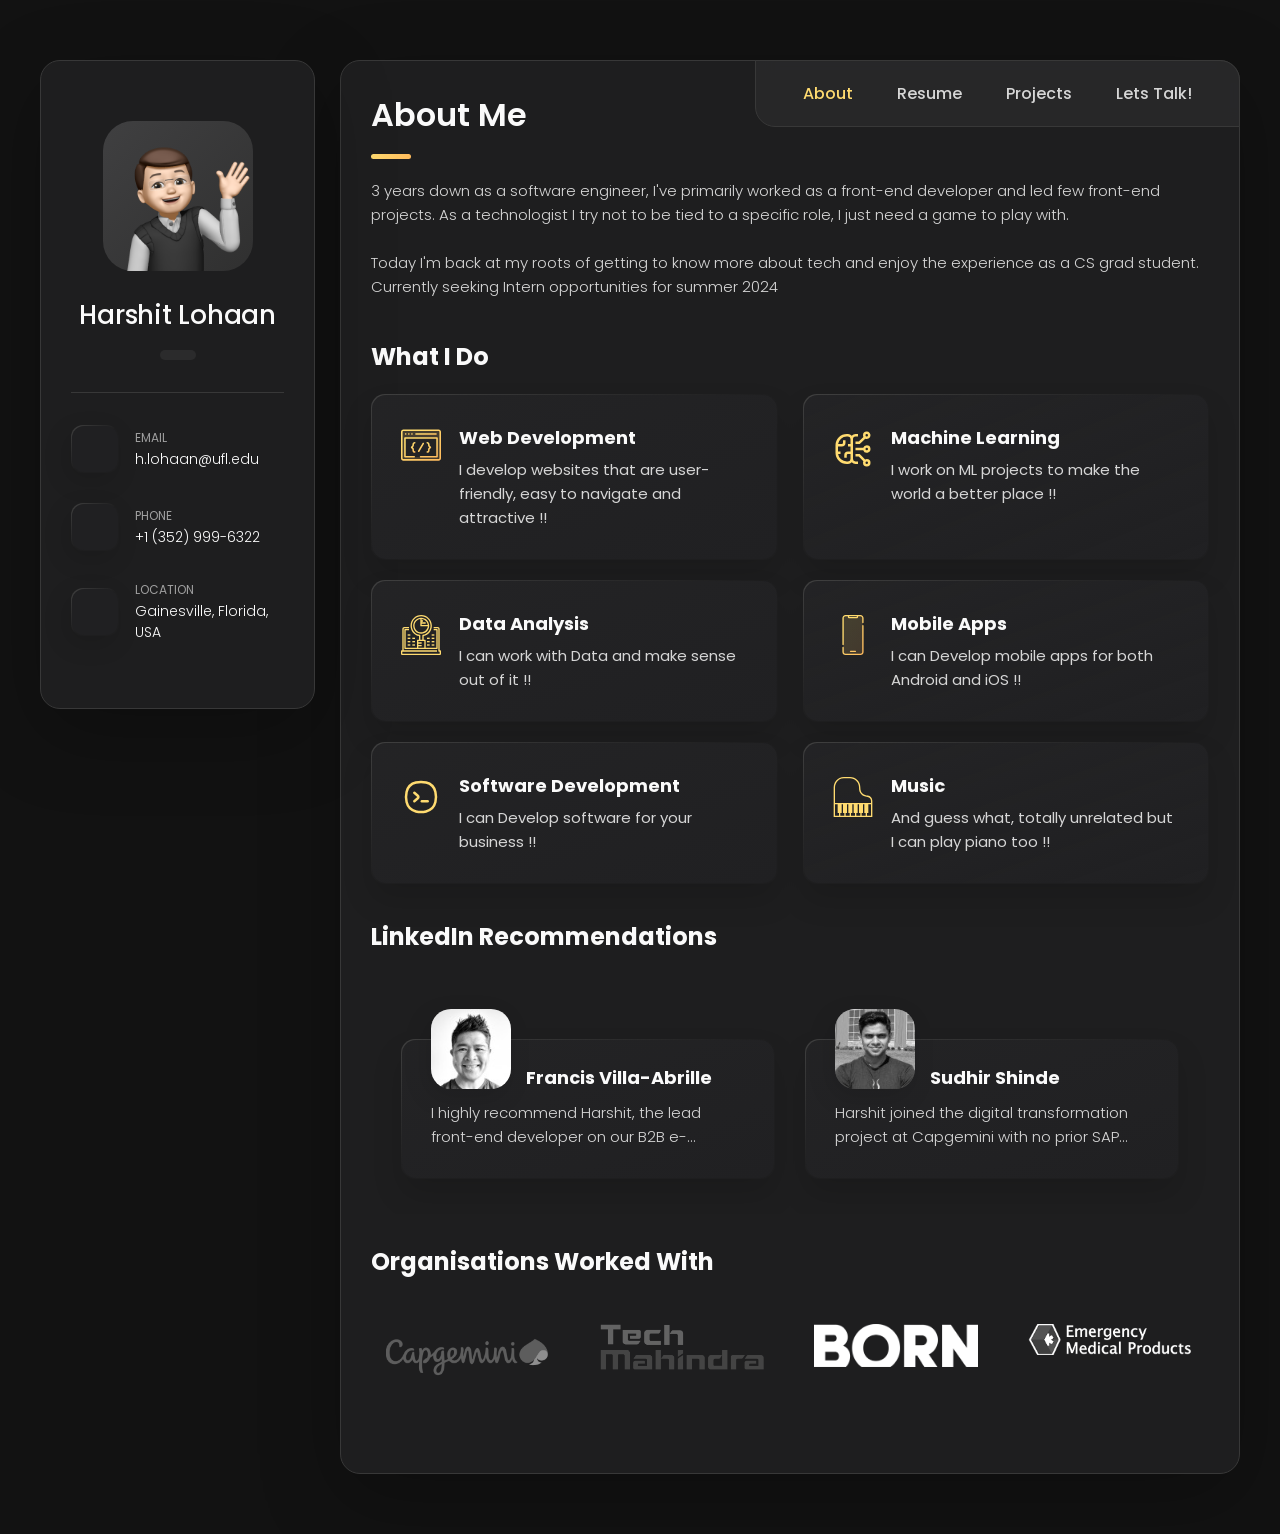
==== index.html @ a480d56a "added recommendation positions" ====
<!DOCTYPE html>
<html lang="en">

<head>
  <meta charset="UTF-8">
  <meta http-equiv="X-UA-Compatible" content="IE=edge">
  <meta name="viewport" content="width=device-width, initial-scale=1.0">
  <title>Harshit Lohaan - Software Engineer</title>

  <!--
    - favicon
  -->
  <link rel="shortcut icon" href="./assets/images/letter-h.png" type="image/x-icon">
  <!-- to be done !!! -->

  <!--
    - custom css link
  -->
  <link rel="stylesheet" href="./assets/css/style.css">

  <!--
    - google font link
  -->
  <link rel="preconnect" href="https://fonts.googleapis.com">
  <link rel="preconnect" href="https://fonts.gstatic.com" crossorigin>
  <link href="https://fonts.googleapis.com/css2?family=Poppins:wght@300;400;500;600&display=swap" rel="stylesheet">
  <script src="https://unpkg.com/typed.js@2.1.0/dist/typed.umd.js"></script>
  <!-- <script src="https://smtpjs.com/v3/smtp.js"></script> -->
  <link rel="preconnect" href="https://rsms.me/">
  <link rel="stylesheet" href="https://rsms.me/inter/inter.css">
</head>

<body>

  <!--
    - #MAIN
  -->

  <main>

    <!--
      - #SIDEBAR
    -->

    <aside class="sidebar" data-sidebar>

      <div class="sidebar-info">

        <figure class="avatar-box">
          <img src="./assets/images/my-avatar.png" alt="Harshit Lohaan" width="80">
        </figure>

        <div class="info-content">
          <h1 class="name" title="Harshit Lohaan">Harshit Lohaan</h1>

          <p class="title">
            <span class="typed"></span>

          </p>
          <!-- TO do !!! -->
        </div>

        <button class="info_more-btn" data-sidebar-btn>
          <span>Show Contacts</span>

          <ion-icon name="chevron-down"></ion-icon>
        </button>

      </div>

      <div class="sidebar-info_more">

        <div class="separator"></div>

        <ul class="contacts-list">

          <li class="contact-item">

            <div class="icon-box">
              <ion-icon name="mail-outline"></ion-icon>
            </div>

            <div class="contact-info">
              <p class="contact-title">Email</p>

              <a href="mailto:h.lohaan@ufl.edu" class="contact-link">h.lohaan@ufl.edu</a>
            </div>

          </li>

          <li class="contact-item">

            <div class="icon-box">
              <ion-icon name="phone-portrait-outline"></ion-icon>
            </div>

            <div class="contact-info">
              <p class="contact-title">Phone</p>

              <a href="tel:+12133522795" class="contact-link">+1 (352) 999-6322</a>
            </div>

          </li>

          <!-- <li class="contact-item">

            <div class="icon-box">
              <ion-icon name="calendar-outline"></ion-icon>
            </div>

            <div class="contact-info">
              <p class="contact-title">Birthday</p>

              <time datetime="1982-06-23">June 23, 1982</time>
            </div>

          </li> -->

          <li class="contact-item">

            <div class="icon-box">
              <ion-icon name="location-outline"></ion-icon>
            </div>

            <div class="contact-info">
              <p class="contact-title">Location</p>

              <address>Gainesville, Florida, USA</address>
            </div>

          </li>

        </ul>

        <div class="separator"></div>

        <ul class="social-list">

          <li class="social-item">
            <a href="https://github.com/hlohaangit" class="social-link" target="_blank">
              <ion-icon name="logo-github"></ion-icon>
            </a>
          </li>

          <li class="social-item">
            <a href="https://www.linkedin.com/in/harshit-lohaan/" class="social-link" target="_blank">
              <ion-icon name="logo-linkedin"></ion-icon>
            </a>
          </li>

          <li class="social-item">
            <a href="https://www.instagram.com/harlow.______/" class="social-link" target="_">
              <ion-icon name="logo-instagram"></ion-icon>
            </a>
          </li>

        </ul>

      </div>

    </aside>





    <!--
      - #main-content
    -->

    <div class="main-content">

      <!--
        - #NAVBAR
      -->

      <nav class="navbar">

        <ul class="navbar-list">

          <li class="navbar-item">
            <button class="navbar-link  active" data-nav-link="about">About</button>
          </li>

          <li class="navbar-item">
            <button class="navbar-link" data-nav-link="resume">Resume</button>
          </li>

          <li class="navbar-item">
            <button class="navbar-link" data-nav-link="projects">Projects</button>
          </li>

          <!-- <li class="navbar-item">
            <button class="navbar-link" data-nav-link>Blog</button>
          </li> -->

          <li class="navbar-item">
            <button class="navbar-link" data-nav-link="lets_talk!">Lets Talk!</button>
          </li>

        </ul>

      </nav>





      <!--
        - #ABOUT
      -->

      <article class="about  active" data-page="about">

        <header>
          <h2 class="h2 article-title">About me</h2>
        </header>

        <section class="about-text">
          <p>
            3 years down as a software engineer, I've primarily worked as a front-end developer and led few front-end
            projects. As a technologist I try not to be tied to a specific role, I just need a game
            to play with.<br> <br>

            Today I'm back at my roots of getting to know more about tech and enjoy the experience as a CS grad
            student. Currently seeking Intern opportunities for summer 2024
          </p>

          <!-- <p>
            My job is to build your website so that it is functional and user-friendly but at the same time attractive.
            Moreover, I
            add personal touch to your product and make sure that is eye-catching and easy to use. My aim is to bring
            across your
            message and identity in the most creative way.
          </p> -->
          <!-- To DO !!! -->
        </section>


        <!--
          - service
        -->

        <section class="service">

          <h3 class="h3 service-title">What I Do</h3>

          <ul class="service-list">

            <li class="service-item">

              <div class="service-icon-box">
                <img src="./assets/images/icon-dev.svg
                " alt="design icon" width="40">
              </div>

              <div class="service-content-box">
                <h4 class="h4 service-item-title">Web Development</h4>

                <p class="service-item-text">
                  I develop websites that are user-friendly, easy to navigate and attractive !!
                </p>
              </div>

            </li>

            <li class="service-item">

              <div class="service-icon-box">
                <img src="./assets/images/machine-learning-model-svgrepo-com.svg" alt="Web development icon" width="40">
              </div>

              <div class="service-content-box">
                <h4 class="h4 service-item-title">Machine Learning</h4>

                <p class="service-item-text">
                  I work on ML projects to make the world a better place !!
                </p>
              </div>

            </li>

            <li class="service-item">

              <div class="service-icon-box">
                <img src="./assets/images/data-analysis-svgrepo-com.svg" alt="mobile app icon" width="40">
              </div>

              <div class="service-content-box">
                <h4 class="h4 service-item-title">Data Analysis</h4>

                <p class="service-item-text">
                  I can work with Data and make sense out of it !!
                </p>
              </div>

            </li>
            <li class="service-item">

              <div class="service-icon-box">
                <img src="./assets/images/icon-app.svg" alt="mobile app icon" width="40">
              </div>

              <div class="service-content-box">
                <h4 class="h4 service-item-title">Mobile apps</h4>

                <p class="service-item-text">
                  I can Develop mobile apps for both Android and iOS !!
                </p>
              </div>

            </li>
            <li class="service-item">

              <div class="service-icon-box">
                <img src="./assets/images/programming-svgrepo-com.svg" alt="mobile app icon" width="40">
              </div>

              <div class="service-content-box">
                <h4 class="h4 service-item-title">Software Development</h4>

                <p class="service-item-text">
                  I can Develop software for your business !!
                </p>
              </div>

            </li>

            <li class="service-item music_tab" onclick="window.open('https://www.youtube.com/watch?v=D6g0ClLMvCw');"
              style="cursor: pointer;">
              <div class="music_wrapper">
                <div class="music_lbl_div">
                  <div class="music_tab_lbl">Click to watch a video</div>
                </div>

                <div class="service-icon-box">
                  <img src="./assets/images/piano-svgrepo-com.svg" alt="camera icon" width="40">
                </div>

                <div class="service-content-box">
                  <h4 class="h4 service-item-title">Music</h4>

                  <p class="service-item-text">
                    And guess what, totally unrelated but I can play piano too !!
                  </p>
                </div>
              </div>



            </li>

          </ul>

        </section>


        <!--
          - testimonials
        -->

        <section class="testimonials">

          <h3 class="h3 testimonials-title">LinkedIn Recommendations</h3>

          <ul class="testimonials-list has-scrollbar">

            <li class="testimonials-item">
              <div class="content-card" data-testimonials-item>

                <figure class="testimonials-avatar-box">
                  <img src="./assets/images/frank.jpeg" alt="Daniel lewis" width="60" data-testimonials-avatar>
                </figure>

                <h4 class="h4 testimonials-item-title" data-testimonials-title>Francis Villa-Abrille</h4>
                <time class="modal-date" data-testimonials-date datetime="2023-11-28">Chief Front-end Architect - Capgemini (28 November, 2024)</time>
                <div class="testimonials-text" data-testimonials-text>
                  <p>
                    I highly recommend Harshit, the lead front-end developer on our B2B e-commerce project. Despite
                    starting with a strong foundation in front-end skills but being new to the hybris platform, Harshit
                    took the initiative to teach himself and quickly became proficient. He played a key role in the
                    team's success, providing guidance to colleagues and eventually becoming the lead. Harshit's
                    combination of technical expertise, leadership, and collaborative approach make him an invaluable
                    asset to any company. I look forward to the opportunity to work with him again and endorse him for
                    challenging front-end development roles.
                  </p>
                </div>

              </div>
            </li>

            <li class="testimonials-item">
              <div class="content-card" data-testimonials-item>

                <figure class="testimonials-avatar-box">
                  <img src="./assets/images/sudhir.jpeg" alt="Jessica miller" width="60" data-testimonials-avatar>
                </figure>

                <h4 class="h4 testimonials-item-title" data-testimonials-title>Sudhir Shinde</h4>
                <time class="modal-date" data-testimonials-date datetime="2020-05-30">Managing Delivery Architect - Capgemini (30 May, 2020)</time>
                <div class="testimonials-text" data-testimonials-text>
                  <p>
                    Harshit joined the digital transformation project at Capgemini with no prior SAP Commerce (hybris)
                    implementation experience. He not only self-trained himself within SAP Commerce Platform but just
                    within a year into project he became expert and a key contributor in all Front End development
                    activities. He also started guiding and onboarding other junior front-end developers within team. He
                    is a very quick learner, takes initiatives without any hesitation, and commands fantastic
                    communication skills both verbal and written. I would love to have him in my team again.
                  </p>
                </div>

              </div>
            </li>

          </ul>

        </section>


        <!--
          - testimonials modal
        -->

        <div class="modal-container" data-modal-container>

          <div class="overlay" data-overlay></div>

          <section class="testimonials-modal">

            <button class="modal-close-btn" data-modal-close-btn>
              <ion-icon name="close-outline"></ion-icon>
            </button>

            <div class="modal-img-wrapper">
              <figure class="modal-avatar-box">
                <img src="#" alt="Daniel lewis" width="80" data-modal-img>
              </figure>

              <img src="./assets/images/icon-quote.svg" alt="quote icon">
            </div>

            <div class="modal-content">

              <h4 class="h3 modal-title" data-modal-title>Daniel lewis</h4>

              <time data-modal-date datetime="2023-11-28">28 November, 2024</time>

              <div data-modal-text>
                <p>
                  lohaan was hired to create a corporate identity. We were very pleased with the work done. She has a
                  lot of experience
                  and is very concerned about the needs of client. Lorem ipsum dolor sit amet, ullamcous cididt
                  consectetur adipiscing
                  elit, seds do et eiusmod tempor incididunt ut laborels dolore magnarels alia.
                </p>
              </div>

            </div>

          </section>

        </div>


        <!--
          - clients
        -->

        <section class="clients">

          <h3 class="h3 clients-title">Organisations worked with</h3>

          <ul class="clients-list has-scrollbar">

            <li class="clients-item">
              <a href="#">
                <img src="./assets/images/capgemini-logo.png" alt="client logo">
              </a>
            </li>

            <li class="clients-item">
              <a href="#">
                <img src="./assets/images/Tech_Mahindra_New_Logo.svg.png" alt="client logo">
              </a>
            </li>

            <li class="clients-item">
              <a href="#">
                <img src="./assets/images/idmKw9LzS3.png" alt="client logo">
              </a>
            </li>

            <li class="clients-item">
              <a href="#">
                <img src="./assets/images/Emergency-Medical-Products-Logo.png" alt="client logo">
              </a>
            </li>

            <li class="clients-item">
              <a href="#">
                <img src="./assets/images/TRIANIM-Header-logo.png" alt="client logo">
              </a>
            </li>

            <li class="clients-item">
              <a href="#">
                <img src="./assets/images/boundtree-logo.png" alt="client logo">
              </a>
            </li>

            <li class="clients-item">
              <a href="#">
                <img src="./assets/images/Lulu-Logo.png" alt="client logo">
              </a>
            </li>

          </ul>

        </section>

      </article>





      <!--
        - #RESUME
      -->

      <article class="resume" data-page="resume">

        <header>
          <h2 class="h2 article-title">Resume</h2>
        </header>

        <section class="timeline">

          <div class="title-wrapper">
            <div class="icon-box">
              <!-- <ion-icon name="book-outline"></ion-icon> -->
              <img src="./assets/images/education-learning-14-svgrepo-com.svg" alt="education icon" width="40">
            </div>

            <h3 class="h3">Education</h3>
          </div>

          <ol class="timeline-list">

            <li class="timeline-item">

              <h4 class="h4 timeline-item-title">University of Florida</h4>

              <span>Masters in Computer Science (2023 — 2025)</span>

              <p class="timeline-text">
                Courses : Distributed Operating System Principles, Advanced Data Structures, Mathematics in Intelligent
                Systems, Machine Learning, Data Engineering, Mobile Computing
              </p>

            </li>

            <li class="timeline-item">

              <h4 class="h4 timeline-item-title">Thapar Institute of Engineering and Technology</h4>

              <span>B.E. in Electrical Engineering (2015-2019)</span>

              <p class="timeline-text">
                Courses : Computer Programming I (C & C++), Computer Programming II (JAVA & OOPS), Data Structures,
                Optimization Techniques
              </p>

            </li>

            <!-- <li class="timeline-item">

              <h4 class="h4 timeline-item-title">High school of art and design</h4>

              <span>2002 — 2004</span>

              <p class="timeline-text">
                Duis aute irure dolor in reprehenderit in voluptate, quila voluptas mag odit aut fugit, sed consequuntur
                magni dolores
                eos.
              </p>

            </li> -->

          </ol>

        </section>

        <section class="timeline">

          <div class="title-wrapper">
            <div class="icon-box">
              <!-- <ion-icon name="book-outline"></ion-icon> -->
              <img src="./assets/images/experience-svgrepo-com.svg" alt="experience icon" width="40">
            </div>

            <h3 class="h3">Experience</h3>
          </div>

          <ol class="timeline-list">

            <li class="timeline-item">

              <h4 class="h4 timeline-item-title">Tech Mahindra XDS</h4>

              <span>Senior Software Developer (March 2023 - August 2023)</span>

              <p class="timeline-text">
                <b>Website Revamp & Multilingual Support:</b> Acted as the senior developer for (luluhypermarket.com),
                integrating multi-language capabilities and leveraging SAP Hybris and JQuery/VanillaJS optimizations for
                notable performance boosts. <br>
                <b>Search Optimization:</b> Enhanced search indexing and fine-tuned results, achieving a reduction in
                the first contentful paint by approximately 0.2s. <br>
                <b>Performance Enhancement:</b> Slashed website page load times by 30% through strategic caching and
                compression methodologies.
              </p>

            </li>

            <li class="timeline-item">

              <h4 class="h4 timeline-item-title">BORN Group</h4>

              <span>Software Engineer (May 2022 - March 2023)</span>

              <p class="timeline-text">
                <b>Access Control & Efficiency:</b> Engineered Access Control Restriction for content and user
                management in multi-tenant scenarios, slashing maintenance downtimes by 50% and enhancing resource
                scalability and efficiency. <br>
                <b>PWA Integration & Optimization:</b> Integrated Progressive Web App (PWA) features using Service
                Worker and Web Manifest, unifying Android and Web platforms. This bolstered customer engagement to a 4.5
                out of 5 rating on Trustpilot and shrunk app bundle size by 30%. <br>
                <b>Offline-first & DB Enhancements:</b> Implemented an offline-first strategy for web apps with
                IndexedDB and Cache API, ensuring content access sans connectivity. Integrated key phrase extraction to
                reduce search downtime by ∼1s and revamped database schema with content-agnostic CRUD APIs, cutting
                service costs by 30%. <br>
              </p>

            </li>

            <li class="timeline-item">

              <h4 class="h4 timeline-item-title">Capgemini</h4>

              <span>Associate consultant/Software Engineer (August 2019 - May 2022)</span>

              <p class="timeline-text">
                <b>AR/ML, AWS Expertise & Front-End Developemnt:</b> Led an AR/ML skin disease identification app for
                AWS Global Builder’s Challenge and headed front-end development for (buyemp.com), with enhancements
                for (boundtree.com) & (tri-anim.com).<br>
                <b>SDLC & Leadership in Agile:</b> Mastered the full Software Development Life Cycle (SDLC), emphasizing
                Requirement Analysis, Implementation, and Maintenance. Utilized Agile Methodologies for efficient
                project delivery.<br>
                <b>Technical Proficiency:</b> Integrated GraphQL in a resource management app using ReactJS and NodeJS.
                Innovated lightning web-components for ReactJS, VueJS, Angular, and Jquery/HTML/CSS, boosting
                development speed.<br>
              </p>

            </li>

            <li class="timeline-item">

              <h4 class="h4 timeline-item-title">Defence Research and Development Organization</h4>

              <span>Software Developer Trainee (January 2019 - July 2019)</span>

              <p class="timeline-text">
                Developed cross-platform application in Qt platform with C++ language <br>
                Implemented RS-232 protocol to establish communication between sensors and application. <br>
              </p>

            </li>

          </ol>

        </section>

        <section class="skill">

          <h3 class="h3 skills-title">My skills</h3>

          <ul class="skills-list content-card">

            <li class="skills-item">

              <div class="title-wrapper">
                <h5 class="h5">Web Developemnt</h5>
                <data value="90">90%</data>
              </div>

              <div class="skill-progress-bg">
                <div class="skill-progress-fill" style="width: 90%;"></div>
              </div>

            </li>

            <li class="skills-item">

              <div class="title-wrapper">
                <h5 class="h5">ML / Python</h5>
                <data value="70">70%</data>
              </div>

              <div class="skill-progress-bg">
                <div class="skill-progress-fill" style="width: 70%;"></div>
              </div>

            </li>

            <li class="skills-item">

              <div class="title-wrapper">
                <h5 class="h5">Java</h5>
                <data value="60">60%</data>
              </div>

              <div class="skill-progress-bg">
                <div class="skill-progress-fill" style="width: 60%;"></div>
              </div>

            </li>

            <li class="skills-item">

              <div class="title-wrapper">
                <h5 class="h5">C/C++</h5>
                <data value="70">70%</data>
              </div>

              <div class="skill-progress-bg">
                <div class="skill-progress-fill" style="width: 70%;"></div>
              </div>

            </li>

          </ul>

          <div class="pdf-resume-button">
            <button class="form-btn" onclick="window.open('https://drive.google.com/file/d/1fN6_5wro9YYR59apzPIJte5lj9qgSDXB/view?usp=sharing');"
            style="cursor: pointer;">
              <ion-icon name="eye-outline"></ion-icon>
              <span>Get PDF</span>
            </button>
          </div>
          

        </section>

      </article>





      <!--
        - #PORTFOLIO
      -->

      <article class="projects" data-page="projects">

        <header>
          <h2 class="h2 article-title">Projects</h2>
        </header>

        <section class="works">

          <ul class="filter-list">

            <li class="filter-item">
              <button class="active" data-filter-btn>All</button>
            </li>

            <li class="filter-item">
              <button data-filter-btn>Machine Learning</button>
            </li>

            <li class="filter-item">
              <button data-filter-btn>Applications</button>
            </li>

            <li class="filter-item">
              <button data-filter-btn>Web development</button>
            </li>

          </ul>

          <div class="filter-select-box">

            <button class="filter-select" data-select>

              <div class="select-value" data-selecct-value>Select category</div>

              <div class="select-icon">
                <ion-icon name="chevron-down"></ion-icon>
              </div>

            </button>

            <ul class="select-list">

              <li class="select-item">
                <button data-select-item>All</button>
              </li>

              <li class="select-item">
                <button data-select-item>Machine Learning</button>
              </li>

              <li class="select-item">
                <button data-select-item>Applications</button>
              </li>

              <li class="select-item">
                <button data-select-item>Web development</button>
              </li>

            </ul>

          </div>

          <ul class="project-list">

            <li class="project-item  active" data-filter-item data-category="web development">
              <a href="https://www.tri-anim.com/ths/" target="_blank">

                <figure class="project-img">
                  <div class="project-item-icon-box">
                    <ion-icon name="eye-outline"></ion-icon>
                  </div>

                  <img src="./assets/images/Screenshot 2024-03-14 at 6.56.48 AM.png" alt="finance" loading="lazy">
                </figure>

                <h3 class="project-title">Tri-anim website</h3>

                <p class="project-category">Web development</p>

              </a>
            </li>

            <li class="project-item  active" data-filter-item data-category="web development">
              <a href="https://www.buyemp.com/" target="_blank">

                <figure class="project-img">
                  <div class="project-item-icon-box">
                    <ion-icon name="eye-outline"></ion-icon>
                  </div>

                  <img src="./assets/images/buyemp.png" alt="orizon" loading="lazy">
                </figure>

                <h3 class="project-title">Buyemp website</h3>

                <p class="project-category">Web development</p>

              </a>
            </li>

            <li class="project-item  active" data-filter-item data-category="web development">
              <a href="https://www.boundtree.com/" target="_blank">

                <figure class="project-img">
                  <div class="project-item-icon-box">
                    <ion-icon name="eye-outline"></ion-icon>
                  </div>

                  <img src="./assets/images/boundtree.png" alt="fundo" loading="lazy">
                </figure>

                <h3 class="project-title">Boundtree website</h3>

                <p class="project-category">Web development</p>

              </a>
            </li>
            <li class="project-item  active" data-filter-item data-category="web development">
              <a href="https://www.luluhypermarket.com/en-ae" target="_blank">

                <figure class="project-img">
                  <div class="project-item-icon-box">
                    <ion-icon name="eye-outline"></ion-icon>
                  </div>

                  <img src="./assets/images/lulu.png" alt="fundo" loading="lazy">
                </figure>

                <h3 class="project-title">Lulu Hypermarket website</h3>

                <p class="project-category">Web development</p>

              </a>
            </li>

            <li class="project-item  active" data-filter-item data-category="machine learning">
              <a href="https://github.com/hlohaangit/emothionlearn" target="_blank">

                <figure class="project-img">
                  <div class="project-item-icon-box">
                    <ion-icon name="eye-outline"></ion-icon>
                  </div>

                  <img src="./assets/images/1_x1JZIt-6lSDI5UPjP7Hdxw.jpg" alt="brawlhalla" loading="lazy">
                </figure>

                <h3 class="project-title">Facial Emotions Detector</h3>

                <p class="project-category">Machine Learning</p>

              </a>
            </li>

            <li class="project-item  active" data-filter-item data-category="machine learning">
              <a href="https://www.linkedin.com/posts/charudath_womenarchitectscapgemini-cxarchitects-capgeminiarchitectcommunity-activity-6686650587049816064-khKU/?utm_source=share&utm_medium=member_desktop" target="_blank">

                <figure class="project-img">
                  <div class="project-item-icon-box">
                    <ion-icon name="eye-outline"></ion-icon>
                  </div>

                  <img src="./assets/images/ai-derm-2.webp" alt="dsm." loading="lazy">
                </figure>

                <h3 class="project-title">AR Based Skin Disease Recognition</h3>

                <p class="project-category">Machine Learning</p>

              </a>
            </li>

            <li class="project-item  active" data-filter-item data-category="application">
              <a href="#">

                <figure class="project-img">
                  <div class="project-item-icon-box">
                    <ion-icon name="eye-outline"></ion-icon>
                  </div>

                  <img src="./assets/images/project-6.png" alt="metaspark" loading="lazy">
                </figure>

                <h3 class="project-title">Qt Application</h3>

                <p class="project-category">Application</p>

              </a>
            </li>

            <li class="project-item  active" data-filter-item data-category="applications">
              <a href="#">

                <figure class="project-img">
                  <div class="project-item-icon-box">
                    <ion-icon name="eye-outline"></ion-icon>
                  </div>

                  <img src="./assets/images/project-7.png" alt="summary" loading="lazy">
                </figure>

                <h3 class="project-title">Food Delivery System</h3>

                <p class="project-category">Application</p>

              </a>
            </li>

            <li class="project-item  active" data-filter-item data-category="applications">
              <a href="#">

                <figure class="project-img">
                  <div class="project-item-icon-box">
                    <ion-icon name="eye-outline"></ion-icon>
                  </div>

                  <img src="./assets/images/project-8.jpg" alt="task manager" loading="lazy">
                </figure>

                <h3 class="project-title">Qt Application Development</h3>

                <p class="project-category">Applications</p>

              </a>
            </li>

            <li class="project-item  active" data-filter-item data-category="machine learning">
              <a href="#">

                <figure class="project-img">
                  <div class="project-item-icon-box">
                    <ion-icon name="eye-outline"></ion-icon>
                  </div>

                  <img src="./assets/images/project-9.png" alt="arrival" loading="lazy">
                </figure>

                <h3 class="project-title">Human-in-the-Loop Knowledge Addition to KGAMs</h3>

                <p class="project-category">Machine Learning</p>

              </a>
            </li>
            <li class="project-item  active" data-filter-item data-category="machine learning">
              <a href="#">

                <figure class="project-img">
                  <div class="project-item-icon-box">
                    <ion-icon name="eye-outline"></ion-icon>
                  </div>

                  <img src="./assets/images/project-2.png" alt="arrival" loading="lazy">
                </figure>

                <h3 class="project-title">Prog Rock Classifier</h3>

                <p class="project-category">Machine Learning</p>

              </a>
            </li>

          </ul>

        </section>

      </article>





      <!--
        - #BLOG
      -->

      <!-- <article class="blog" data-page="blog">

        <header>
          <h2 class="h2 article-title">Blog</h2>
        </header>

        <section class="blog-posts">

          <ul class="blog-posts-list">

            <li class="blog-post-item">
              <a href="#">

                <figure class="blog-banner-box">
                  <img src="./assets/images/blog-1.jpg" alt="Design conferences in 2022" loading="lazy">
                </figure>

                <div class="blog-content">

                  <div class="blog-meta">
                    <p class="blog-category">Design</p>

                    <span class="dot"></span>

                    <time datetime="2022-02-23">Fab 23, 2022</time>
                  </div>

                  <h3 class="h3 blog-item-title">Design conferences in 2022</h3>

                  <p class="blog-text">
                    Veritatis et quasi architecto beatae vitae dicta sunt, explicabo.
                  </p>

                </div>

              </a>
            </li>

            <li class="blog-post-item">
              <a href="#">

                <figure class="blog-banner-box">
                  <img src="./assets/images/blog-2.jpg" alt="Best fonts every designer" loading="lazy">
                </figure>

                <div class="blog-content">

                  <div class="blog-meta">
                    <p class="blog-category">Design</p>

                    <span class="dot"></span>

                    <time datetime="2022-02-23">Fab 23, 2022</time>
                  </div>

                  <h3 class="h3 blog-item-title">Best fonts every designer</h3>

                  <p class="blog-text">
                    Sed ut perspiciatis, nam libero tempore, cum soluta nobis est eligendi.
                  </p>

                </div>

              </a>
            </li>

            <li class="blog-post-item">
              <a href="#">

                <figure class="blog-banner-box">
                  <img src="./assets/images/blog-3.jpg" alt="Design digest #80" loading="lazy">
                </figure>

                <div class="blog-content">

                  <div class="blog-meta">
                    <p class="blog-category">Design</p>

                    <span class="dot"></span>

                    <time datetime="2022-02-23">Fab 23, 2022</time>
                  </div>

                  <h3 class="h3 blog-item-title">Design digest #80</h3>

                  <p class="blog-text">
                    Excepteur sint occaecat cupidatat no proident, quis nostrum exercitationem ullam corporis suscipit.
                  </p>

                </div>

              </a>
            </li>

            <li class="blog-post-item">
              <a href="#">

                <figure class="blog-banner-box">
                  <img src="./assets/images/blog-4.jpg" alt="UI interactions of the week" loading="lazy">
                </figure>

                <div class="blog-content">

                  <div class="blog-meta">
                    <p class="blog-category">Design</p>

                    <span class="dot"></span>

                    <time datetime="2022-02-23">Fab 23, 2022</time>
                  </div>

                  <h3 class="h3 blog-item-title">UI interactions of the week</h3>

                  <p class="blog-text">
                    Enim ad minim veniam, consectetur adipiscing elit, quis nostrud exercitation ullamco laboris nisi.
                  </p>

                </div>

              </a>
            </li>

            <li class="blog-post-item">
              <a href="#">

                <figure class="blog-banner-box">
                  <img src="./assets/images/blog-5.jpg" alt="The forgotten art of spacing" loading="lazy">
                </figure>

                <div class="blog-content">

                  <div class="blog-meta">
                    <p class="blog-category">Design</p>

                    <span class="dot"></span>

                    <time datetime="2022-02-23">Fab 23, 2022</time>
                  </div>

                  <h3 class="h3 blog-item-title">The forgotten art of spacing</h3>

                  <p class="blog-text">
                    Maxime placeat, sed do eiusmod tempor incididunt ut labore et dolore magna aliqua.
                  </p>

                </div>

              </a>
            </li>

            <li class="blog-post-item">
              <a href="#">

                <figure class="blog-banner-box">
                  <img src="./assets/images/blog-6.jpg" alt="Design digest #79" loading="lazy">
                </figure>

                <div class="blog-content">

                  <div class="blog-meta">
                    <p class="blog-category">Design</p>

                    <span class="dot"></span>

                    <time datetime="2022-02-23">Fab 23, 2022</time>
                  </div>

                  <h3 class="h3 blog-item-title">Design digest #79</h3>

                  <p class="blog-text">
                    Optio cumque nihil impedit uo minus quod maxime placeat, velit esse cillum.
                  </p>

                </div>

              </a>
            </li>

          </ul>

        </section>

      </article> -->





      <!--
        - #CONTACT
      -->

      <article class="lets_talk!" data-page="lets_talk!">

        <header>
          <h2 class="h2 article-title">Contact</h2>
        </header>

        <section class="mapbox" data-mapbox>
          <figure>
            <iframe
              src="https://www.google.com/maps/embed?pb=!1m18!1m12!1m3!1d110916.97659869667!2d-82.319746!3d29.686270499999996!2m3!1f0!2f0!3f0!3m2!1i1024!2i768!4f13.1!3m3!1m2!1s0x88e6202169bf2c2b%3A0x80e7795d28108d96!2sGainesville%2C%20FL!5e0!3m2!1sen!2sus!4v1710410667196!5m2!1sen!2sus"
              width="400" height="300" style="border:0;" allowfullscreen="" loading="lazy"
              referrerpolicy="no-referrer-when-downgrade"></iframe>
          </figure>

        </section>

        <section class="contact-form">

          <h3 class="h3 form-title">Contact Form</h3>

          <form action="https://api.web3forms.com/submit" method="POST" class="form contact_form" data-form>

            <div class="input-wrapper">
              <input id="formId" type="text" name="fullname" class="form-input" placeholder="Full name" required
                data-form-input>
              <input type="hidden" name="access_key" value="fc9755c0-dada-4743-b4ca-9ce5a3c05428">

              <input id="formMail" type="email" name="email" class="form-input" placeholder="Email address" required
                data-form-input>
            </div>

            <textarea id="formMessage" name="message" class="form-input" placeholder="Your Message" required
              data-form-input></textarea>

            <button class="form-btn" type="submit" disabled data-form-btn>
              <ion-icon name="paper-plane"></ion-icon>
              <span>Send Message</span>
            </button>

          </form>

        </section>

      </article>

    </div>

  </main>






  <!--
    - custom js link
  -->
  <script src="./assets/js/script.js"></script>

  <!--
    - ionicon link
  -->
  <script type="module" src="https://unpkg.com/ionicons@5.5.2/dist/ionicons/ionicons.esm.js"></script>
  <script nomodule src="https://unpkg.com/ionicons@5.5.2/dist/ionicons/ionicons.js"></script>

</body>

</html>
---- assets/css/style.css ----
/*-----------------------------------*\
  #style.css
\*-----------------------------------*/


/**
 * copyright 2022 @codewithsadee
 */





/*-----------------------------------*\
  #CUSTOM PROPERTY
\*-----------------------------------*/

:root {

  /**
   * colors
   */

  /* gradient */

  --bg-gradient-onyx: linear-gradient(to bottom right,
      hsl(240, 1%, 25%) 3%,
      hsl(0, 0%, 19%) 97%);
  --bg-gradient-jet: linear-gradient(to bottom right,
      hsla(240, 1%, 18%, 0.251) 0%,
      hsla(240, 2%, 11%, 0) 100%), hsl(240, 2%, 13%);
  --bg-gradient-yellow-1: linear-gradient(to bottom right,
      hsl(45, 100%, 71%) 0%,
      hsla(36, 100%, 69%, 0) 50%);
  --bg-gradient-yellow-2: linear-gradient(135deg,
      hsla(45, 100%, 71%, 0.251) 0%,
      hsla(35, 100%, 68%, 0) 59.86%), hsl(240, 2%, 13%);
  --border-gradient-onyx: linear-gradient(to bottom right,
      hsl(0, 0%, 25%) 0%,
      hsla(0, 0%, 25%, 0) 50%);
  --text-gradient-yellow: linear-gradient(to right,
      rgb(255, 219, 112),
      hsl(35, 100%, 68%));

  /* solid */

  --jet: hsl(0, 0%, 22%);
  --onyx: hsl(240, 1%, 17%);
  --eerie-black-1: hsl(240, 2%, 13%);
  --eerie-black-2: hsl(240, 2%, 12%);
  --smoky-black: hsl(0, 0%, 7%);
  --white-1: hsl(0, 0%, 100%);
  --white-2: hsl(0, 0%, 98%);
  --orange-yellow-crayola: hsl(45, 100%, 72%);
  --vegas-gold: hsl(45, 54%, 58%);
  --light-gray: hsl(0, 0%, 84%);
  --light-gray-70: hsla(0, 0%, 84%, 0.7);
  --bittersweet-shimmer: hsl(0, 43%, 51%);

  /**
   * typography
   */

  /* font-family */
  --ff-poppins: 'Inter', 'Poppins', sans-serif;

  /* font-size */
  --fs-1: 24px;
  --fs-2: 18px;
  --fs-3: 17px;
  --fs-4: 16px;
  --fs-5: 15px;
  --fs-6: 14px;
  --fs-7: 13px;
  --fs-8: 11px;

  /* font-weight */
  --fw-300: 300;
  --fw-400: 400;
  --fw-500: 500;
  --fw-600: 600;

  /**
   * shadow
   */

  --shadow-1: -4px 8px 24px hsla(0, 0%, 0%, 0.25);
  --shadow-2: 0 16px 30px hsla(0, 0%, 0%, 0.25);
  --shadow-3: 0 16px 40px hsla(0, 0%, 0%, 0.25);
  --shadow-4: 0 25px 50px hsla(0, 0%, 0%, 0.15);
  --shadow-5: 0 24px 80px hsla(0, 0%, 0%, 0.25);

  /**
   * transition
   */

  --transition-1: 0.25s ease;
  --transition-2: 0.5s ease-in-out;

}





/*-----------------------------------*\
  #RESET
\*-----------------------------------*/

*,
*::before,
*::after {
  margin: 0;
  padding: 0;
  box-sizing: border-box;
}

a {
  text-decoration: none;
}

li {
  list-style: none;
}

img,
ion-icon,
a,
button,
time,
span {
  display: block;
}

button {
  font: inherit;
  background: none;
  border: none;
  text-align: left;
  cursor: pointer;
}

input,
textarea {
  display: block;
  width: 100%;
  background: none;
  font: inherit;
}

::selection {
  background: var(--orange-yellow-crayola);
  color: var(--smoky-black);
}

:focus {
  outline-color: var(--orange-yellow-crayola);
}

html {
  font-family: var(--ff-poppins);
}

body {
  background: var(--smoky-black);
}





/*-----------------------------------*\
  #REUSED STYLE
\*-----------------------------------*/

.sidebar,
article {
  background: var(--eerie-black-2);
  border: 1px solid var(--jet);
  border-radius: 20px;
  padding: 15px;
  box-shadow: var(--shadow-1);
  z-index: 1;
}

.separator {
  width: 100%;
  height: 1px;
  background: var(--jet);
  margin: 16px 0;
}

.icon-box {
  position: relative;
  background: var(--border-gradient-onyx);
  width: 30px;
  height: 30px;
  border-radius: 8px;
  display: flex;
  justify-content: center;
  align-items: center;
  font-size: 16px;
  color: var(--orange-yellow-crayola);
  box-shadow: var(--shadow-1);
  z-index: 1;
}

.icon-box::before {
  content: "";
  position: absolute;
  inset: 1px;
  background: var(--eerie-black-1);
  border-radius: inherit;
  z-index: -1;
}

.icon-box ion-icon {
  --ionicon-stroke-width: 35px;
}

article {
  display: none;
}

article.active {
  display: block;
  animation: fade 0.5s ease backwards;
}

@keyframes fade {
  0% {
    opacity: 0;
  }

  100% {
    opacity: 1;
  }
}

.h2,
.h3,
.h4,
.h5 {
  color: var(--white-2);
  text-transform: capitalize;
}

.h2 {
  font-size: var(--fs-1);
}

.h3 {
  font-size: var(--fs-2);
}

.h4 {
  font-size: var(--fs-4);
}

.h5 {
  font-size: var(--fs-7);
  font-weight: var(--fw-500);
}

.article-title {
  position: relative;
  padding-bottom: 7px;
}

.article-title::after {
  content: "";
  position: absolute;
  bottom: 0;
  left: 0;
  width: 30px;
  height: 3px;
  background: var(--text-gradient-yellow);
  border-radius: 3px;
}

.has-scrollbar::-webkit-scrollbar {
  width: 5px;
  /* for vertical scrollbar */
  height: 5px;
  /* for horizontal scrollbar */
}

.has-scrollbar::-webkit-scrollbar-track {
  background: var(--onyx);
  border-radius: 5px;
}

.has-scrollbar::-webkit-scrollbar-thumb {
  background: var(--orange-yellow-crayola);
  border-radius: 5px;
}

.has-scrollbar::-webkit-scrollbar-button {
  width: 20px;
}

.content-card {
  position: relative;
  background: var(--border-gradient-onyx);
  padding: 15px;
  padding-top: 45px;
  border-radius: 14px;
  box-shadow: var(--shadow-2);
  cursor: pointer;
  z-index: 1;
}

.content-card::before {
  content: "";
  position: absolute;
  inset: 1px;
  background: var(--bg-gradient-jet);
  border-radius: inherit;
  z-index: -1;
}





/*-----------------------------------*\
  #MAIN
\*-----------------------------------*/

main {
  margin: 15px 12px;
  margin-bottom: 75px;
  min-width: 259px;
}





/*-----------------------------------*\
  #SIDEBAR
\*-----------------------------------*/

.sidebar {
  margin-bottom: 15px;
  max-height: 112px;
  overflow: hidden;
  transition: var(--transition-2);
}

.sidebar.active {
  max-height: 405px;
}

.sidebar-info {
  position: relative;
  display: flex;
  justify-content: flex-start;
  align-items: center;
  gap: 15px;
}

.avatar-box {
  background: var(--bg-gradient-onyx);
  border-radius: 20px;
}

.info-content .name {
  color: var(--white-2);
  font-size: var(--fs-3);
  font-weight: var(--fw-500);
  letter-spacing: -0.25px;
  margin-bottom: 10px;
}

.info-content .title {
  color: var(--white-1);
  background: var(--onyx);
  font-size: var(--fs-8);
  font-weight: var(--fw-300);
  width: max-content;
  padding: 3px 12px;
  border-radius: 8px;
  display: flex;
}

.info_more-btn {
  position: absolute;
  top: -15px;
  right: -15px;
  border-radius: 0 15px;
  font-size: 13px;
  color: var(--orange-yellow-crayola);
  background: var(--border-gradient-onyx);
  padding: 10px;
  box-shadow: var(--shadow-2);
  transition: var(--transition-1);
  z-index: 1;
}

.info_more-btn::before {
  content: "";
  position: absolute;
  inset: 1px;
  border-radius: inherit;
  background: var(--bg-gradient-jet);
  transition: var(--transition-1);
  z-index: -1;
}

.info_more-btn:hover,
.info_more-btn:focus {
  background: var(--bg-gradient-yellow-1);
}

.info_more-btn:hover::before,
.info_more-btn:focus::before {
  background: var(--bg-gradient-yellow-2);
}

.info_more-btn span {
  display: none;
}

.sidebar-info_more {
  opacity: 0;
  visibility: hidden;
  transition: var(--transition-2);
}

.sidebar.active .sidebar-info_more {
  opacity: 1;
  visibility: visible;
}

.contacts-list {
  display: grid;
  grid-template-columns: 1fr;
  gap: 16px;
}

.contact-item {
  min-width: 100%;
  display: flex;
  align-items: center;
  gap: 16px;
}

.contact-info {
  max-width: calc(100% - 46px);
  width: calc(100% - 46px);
}

.contact-title {
  color: var(--light-gray-70);
  font-size: var(--fs-8);
  text-transform: uppercase;
  margin-bottom: 2px;
}

.contact-info :is(.contact-link, time, address) {
  color: var(--white-2);
  font-size: var(--fs-7);
}

.contact-info address {
  font-style: normal;
}

.social-list {
  display: flex;
  justify-content: flex-start;
  align-items: center;
  gap: 15px;
  padding-bottom: 4px;
  padding-left: 7px;
}

.social-item .social-link {
  color: var(--light-gray-70);
  font-size: 18px;
  -webkit-animation: breathing 5s ease-out infinite normal;
  animation: breathing 5s ease-out infinite normal;
  -webkit-font-smoothing: antialiased;
}


.social-item .social-link:hover {
  color: var(--light-gray);
  
}





/*-----------------------------------*\
  #NAVBAR
\*-----------------------------------*/

.navbar {
  position: fixed;
  bottom: 0;
  left: 0;
  width: 100%;
  background: hsla(240, 1%, 17%, 0.75);
  backdrop-filter: blur(10px);
  border: 1px solid var(--jet);
  border-radius: 12px 12px 0 0;
  box-shadow: var(--shadow-2);
  z-index: 5;
}

.navbar-list {
  display: flex;
  flex-wrap: wrap;
  justify-content: center;
  align-items: center;
  padding: 0 10px;
}

.navbar-link {
  color: var(--light-gray);
  font-size: var(--fs-8);
  padding: 20px 7px;
  transition: color var(--transition-1);
}

.navbar-link:hover,
.navbar-link:focus {
  color: var(--light-gray-70);
}

.navbar-link.active {
  color: var(--orange-yellow-crayola);
}





/*-----------------------------------*\
  #ABOUT
\*-----------------------------------*/

.about .article-title {
  margin-bottom: 15px;
}

.about-text {
  color: var(--light-gray);
  font-size: var(--fs-6);
  font-weight: var(--fw-300);
  line-height: 1.6;
}

.about-text p {
  margin-bottom: 15px;
}



/**
 * #service 
 */

.service {
  margin-bottom: 35px;
}

.service-title {
  margin-bottom: 20px;
}

.service-list {
  display: grid;
  grid-template-columns: 1fr;
  gap: 20px;
}

.service-item {
  position: relative;
  background: var(--border-gradient-onyx);
  padding: 20px;
  border-radius: 14px;
  box-shadow: var(--shadow-2);
  z-index: 1;
}

.service-item::before {
  content: "";
  position: absolute;
  inset: 1px;
  background: var(--bg-gradient-jet);
  border-radius: inherit;
  z-index: -1;
}

.service-icon-box {
  margin-bottom: 10px;
}

.service-icon-box img {
  margin: auto;
}

.service-content-box {
  text-align: center;
}

.service-item-title {
  margin-bottom: 7px;
}

.service-item-text {
  color: var(--light-gray);
  font-size: var(--fs-6);
  font-weight: var(--fw-3);
  line-height: 1.6;
}

.music_wrapper {
  display: flex;
  gap: 18px;
  align-items: center;

  .service-icon-box {
    align-self: start;
  }

}


@-webkit-keyframes breathing {
  0% {
    -webkit-transform: scale(0.9);
    transform: scale(0.9);
  }

  25% {
    -webkit-transform: scale(1);
    transform: scale(1);
  }

  60% {
    -webkit-transform: scale(0.9);
    transform: scale(0.9);
  }

  100% {
    -webkit-transform: scale(0.9);
    transform: scale(0.9);
  }
}

@keyframes breathing {
  0% {
    -webkit-transform: scale(0.9);
    -ms-transform: scale(0.9);
    transform: scale(0.9);
  }

  25% {
    -webkit-transform: scale(1);
    -ms-transform: scale(1);
    transform: scale(1);
  }

  60% {
    -webkit-transform: scale(0.9);
    -ms-transform: scale(0.9);
    transform: scale(0.9);
  }

  100% {
    -webkit-transform: scale(0.9);
    -ms-transform: scale(0.9);
    transform: scale(0.9);
  }
}


.music_lbl_div {
  z-index: 99;
  position: absolute;
  background-color: beige;
  padding: 10px;
  border-radius: 5px;
  left: 20%;
  /* top: 50%; */
  /* transform: translate(-50%, -50%); */
  width: calc(100% - 190px);
  opacity: 0;
  text-align: center;
  transform: skew(-10deg);
  cursor: pointer !important;


}

.music_tab:hover {
  transform: scale(1.1);
  transition: 0.2s;

  .music_lbl_div {
    opacity: 1;
    transform: translate(0%, -150%) skew(-10deg);
    transition: 0.2s;
  }
}

@media (pointer:coarse) {
  .music_tab {
    -webkit-animation: breathing 5s ease-out infinite normal;
    animation: breathing 5s ease-out infinite normal;
    -webkit-font-smoothing: antialiased;
  }
  .music_lbl_div {
      display: none !important;
  }
}


/**
 * #testimonials 
 */

.testimonials {
  margin-bottom: 30px;
}

.testimonials-title {
  margin-bottom: 20px;
}

.testimonials-list {
  display: flex;
  justify-content: flex-start;
  align-items: flex-start;
  gap: 15px;
  margin: 0 -15px;
  padding: 25px 15px;
  padding-bottom: 35px;
  overflow-x: auto;
  scroll-behavior: smooth;
  overscroll-behavior-inline: contain;
  scroll-snap-type: inline mandatory;
}

.testimonials-item {
  min-width: 100%;
  scroll-snap-align: center;

  .content-card:hover {
    background: var(--bg-gradient-onyx);
    transform: scale(1.1);
    transition: 0.2s;
    img{
      filter: grayscale(0);
    }    


  }
}

.testimonials-avatar-box {
  position: absolute;
  top: 0;
  left: 0;
  transform: translate(15px, -25px);
  background: var(--bg-gradient-onyx);
  border-radius: 14px;
  box-shadow: var(--shadow-1);
  img{
    border-radius: 20px;
    -webkit-filter: grayscale(100%);
    filter: grayscale(100%);
  }
}


.testimonials-item-title {
  margin-bottom: 7px;
}

.testimonials-text {
  color: var(--light-gray);
  font-size: var(--fs-6);
  font-weight: var(--fw-300);
  line-height: 1.6;
  display: -webkit-box;
  line-clamp: 4;
  -webkit-line-clamp: 4;
  -webkit-box-orient: vertical;
  overflow: hidden;
}


/**
 * #testimonials-modal
 */

.modal-container {
  position: fixed;
  top: 0;
  left: 0;
  width: 100%;
  height: 100%;
  display: flex;
  justify-content: center;
  align-items: center;
  overflow-y: auto;
  overscroll-behavior: contain;
  z-index: 20;
  pointer-events: none;
  visibility: hidden;
}

.modal-container::-webkit-scrollbar {
  display: none;
}

.modal-container.active {
  pointer-events: all;
  visibility: visible;
}

.overlay {
  position: fixed;
  top: 0;
  left: 0;
  width: 100%;
  height: 100vh;
  background: hsl(0, 0%, 5%);
  opacity: 0;
  visibility: hidden;
  pointer-events: none;
  z-index: 1;
  transition: var(--transition-1);
}

.overlay.active {
  opacity: 0.8;
  visibility: visible;
  pointer-events: all;
}

.testimonials-modal {
  background: var(--eerie-black-2);
  position: relative;
  padding: 15px;
  margin: 15px 12px;
  border: 1px solid var(--jet);
  border-radius: 14px;
  box-shadow: var(--shadow-5);
  transform: scale(1.2);
  opacity: 0;
  transition: var(--transition-1);
  z-index: 2;
}

.modal-container.active .testimonials-modal {
  transform: scale(1);
  opacity: 1;
}

.modal-close-btn {
  position: absolute;
  top: 15px;
  right: 15px;
  background: var(--onyx);
  border-radius: 8px;
  width: 32px;
  height: 32px;
  display: flex;
  justify-content: center;
  align-items: center;
  color: var(--white-2);
  font-size: 18px;
  opacity: 0.7;
}

.modal-close-btn:hover,
.modal-close-btn:focus {
  opacity: 1;
}

.modal-close-btn ion-icon {
  --ionicon-stroke-width: 50px;
}

.modal-avatar-box {
  background: var(--bg-gradient-onyx);
  width: max-content;
  border-radius: 14px;
  margin-bottom: 15px;
  box-shadow: var(--shadow-2);
}

.modal-img-wrapper>img {
  display: none;
}

.modal-title {
  margin-bottom: 4px;
}

.modal-content time {
  font-size: var(--fs-6);
  color: var(--light-gray-70);
  font-weight: var(--fw-300);
  margin-bottom: 10px;
}

.modal-content p {
  color: var(--light-gray);
  font-size: var(--fs-6);
  font-weight: var(--fw-300);
  line-height: 1.6;
}


/**
 * #clients 
 */

.clients {
  margin-bottom: 15px;
}

.clients-list {
  display: flex;
  justify-content: flex-start;
  align-items: flex-start;
  gap: 15px;
  margin: 0 -15px;
  padding: 25px;
  padding-bottom: 25px;
  overflow-x: auto;
  scroll-behavior: smooth;
  overscroll-behavior-inline: contain;
  scroll-snap-type: inline mandatory;
  scroll-padding-inline: 25px;
}

.clients-item {
  min-width: 50%;
  scroll-snap-align: start;
}

.clients-item img {
  width: 100%;
  filter: grayscale(1);
  transition: var(--transition-1);
}

.clients-item img:hover {
  filter: grayscale(0);
}





/*-----------------------------------*\
  #RESUME
\*-----------------------------------*/

.article-title {
  margin-bottom: 30px;
}


/**
 * education and experience 
 */

.timeline {
  margin-bottom: 30px;
}

.timeline .title-wrapper {
  display: flex;
  align-items: center;
  gap: 15px;
  margin-bottom: 25px;
}

.timeline-list {
  font-size: var(--fs-6);
  margin-left: 45px;
}

.timeline-item {
  position: relative;
}

.timeline-item:not(:last-child) {
  margin-bottom: 20px;
}

.timeline-item-title {
  font-size: var(--fs-6);
  line-height: 1.3;
  margin-bottom: 7px;
}

.timeline-list span {
  color: var(--vegas-gold);
  font-weight: var(--fw-400);
  line-height: 1.6;
}

.timeline-item:not(:last-child)::before {
  content: "";
  position: absolute;
  top: -25px;
  left: -30px;
  width: 1px;
  height: calc(100% + 50px);
  background: var(--jet);
}

.timeline-item::after {
  content: "";
  position: absolute;
  top: 5px;
  left: -33px;
  height: 6px;
  width: 6px;
  background: var(--text-gradient-yellow);
  border-radius: 50%;
  box-shadow: 0 0 0 4px var(--jet);
}

.timeline-text {
  color: var(--light-gray);
  font-weight: var(--fw-300);
  line-height: 1.6;
}


/**
 * skills 
 */

.skills-title {
  margin-bottom: 20px;
}

.skills-list {
  padding: 20px;
}


.skills-item:not(:last-child) {
  margin-bottom: 15px;
}

.skill .title-wrapper {
  display: flex;
  align-items: center;
  gap: 5px;
  margin-bottom: 8px;
}

.skill .title-wrapper data {
  color: var(--light-gray);
  font-size: var(--fs-7);
  font-weight: var(--fw-300);
}

.skill-progress-bg {
  background: var(--jet);
  width: 100%;
  height: 8px;
  border-radius: 10px;
}

.skill-progress-fill {
  background: var(--text-gradient-yellow);
  height: 100%;
  border-radius: inherit;
}





/*-----------------------------------*\
  #PORTFOLIO
\*-----------------------------------*/

.filter-list {
  display: none;
}

.filter-select-box {
  position: relative;
  margin-bottom: 25px;
}

.filter-select {
  background: var(--eerie-black-2);
  color: var(--light-gray);
  display: flex;
  justify-content: space-between;
  align-items: center;
  width: 100%;
  padding: 12px 16px;
  border: 1px solid var(--jet);
  border-radius: 14px;
  font-size: var(--fs-6);
  font-weight: var(--fw-300);
}

.filter-select.active .select-icon {
  transform: rotate(0.5turn);
}

.select-list {
  background: var(--eerie-black-2);
  position: absolute;
  top: calc(100% + 6px);
  width: 100%;
  padding: 6px;
  border: 1px solid var(--jet);
  border-radius: 14px;
  z-index: 2;
  opacity: 0;
  visibility: hidden;
  pointer-events: none;
  transition: 0.15s ease-in-out;
}

.filter-select.active+.select-list {
  opacity: 1;
  visibility: visible;
  pointer-events: all;
}

.select-item button {
  background: var(--eerie-black-2);
  color: var(--light-gray);
  font-size: var(--fs-6);
  font-weight: var(--fw-300);
  text-transform: capitalize;
  width: 100%;
  padding: 8px 10px;
  border-radius: 8px;
}

.select-item button:hover {
  --eerie-black-2: hsl(240, 2%, 20%);
}

.project-list {
  display: grid;
  grid-template-columns: 1fr;
  gap: 30px;
  margin-bottom: 10px;
}

.project-item {
  display: none;
}

.project-item.active {
  display: block;
  animation: scaleUp 0.25s ease forwards;
}

@keyframes scaleUp {
  0% {
    transform: scale(0.5);
  }

  100% {
    transform: scale(1);
  }
}

.project-item>a {
  width: 100%;
}

.project-img {
  position: relative;
  width: 100%;
  height: 200px;
  border-radius: 16px;
  overflow: hidden;
  margin-bottom: 15px;
}

.project-img::before {
  content: "";
  position: absolute;
  top: 0;
  left: 0;
  width: 100%;
  height: 100%;
  background: transparent;
  z-index: 1;
  transition: var(--transition-1);
}

.project-item>a:hover .project-img::before {
  background: hsla(0, 0%, 0%, 0.5);
}

.project-item-icon-box {
  --scale: 0.8;

  background: var(--jet);
  color: var(--orange-yellow-crayola);
  position: absolute;
  top: 50%;
  left: 50%;
  transform: translate(-50%, -50%) scale(var(--scale));
  font-size: 20px;
  padding: 18px;
  border-radius: 12px;
  opacity: 0;
  z-index: 1;
  transition: var(--transition-1);
}

.project-item>a:hover .project-item-icon-box {
  --scale: 1;
  opacity: 1;
}

.project-item-icon-box ion-icon {
  --ionicon-stroke-width: 50px;
}

.project-img img {
  width: 100%;
  height: 100%;
  object-fit: cover;
  transition: var(--transition-1);
}

.project-item>a:hover img {
  transform: scale(1.1);
}

.project-title,
.project-category {
  margin-left: 10px;
}

.project-title {
  color: var(--white-2);
  font-size: var(--fs-5);
  font-weight: var(--fw-400);
  text-transform: capitalize;
  line-height: 1.3;
}

.project-category {
  color: var(--light-gray-70);
  font-size: var(--fs-6);
  font-weight: var(--fw-300);
}





/*-----------------------------------*\
  #BLOG
\*-----------------------------------*/

.blog-posts {
  margin-bottom: 10px;
}

.blog-posts-list {
  display: grid;
  grid-template-columns: 1fr;
  gap: 20px;
}

.blog-post-item>a {
  position: relative;
  background: var(--border-gradient-onyx);
  height: 100%;
  box-shadow: var(--shadow-4);
  border-radius: 16px;
  z-index: 1;
}

.blog-post-item>a::before {
  content: "";
  position: absolute;
  inset: 1px;
  border-radius: inherit;
  background: var(--eerie-black-1);
  z-index: -1;
}

.blog-banner-box {
  width: 100%;
  height: 200px;
  border-radius: 12px;
  overflow: hidden;
}

.blog-banner-box img {
  width: 100%;
  height: 100%;
  object-fit: cover;
  transition: var(--transition-1);
}

.blog-post-item>a:hover .blog-banner-box img {
  transform: scale(1.1);
}

.blog-content {
  padding: 15px;
}

.blog-meta {
  display: flex;
  justify-content: flex-start;
  align-items: center;
  gap: 7px;
  margin-bottom: 10px;
}

.blog-meta :is(.blog-category, time) {
  color: var(--light-gray-70);
  font-size: var(--fs-6);
  font-weight: var(--fw-300);
}

.blog-meta .dot {
  background: var(--light-gray-70);
  width: 4px;
  height: 4px;
  border-radius: 4px;
}

.blog-item-title {
  margin-bottom: 10px;
  line-height: 1.3;
  transition: var(--transition-1);
}

.blog-post-item>a:hover .blog-item-title {
  color: var(--orange-yellow-crayola);
}

.blog-text {
  color: var(--light-gray);
  font-size: var(--fs-6);
  font-weight: var(--fw-300);
  line-height: 1.6;
}





/*-----------------------------------*\
  #CONTACT
\*-----------------------------------*/

.mapbox {
  position: relative;
  height: 250px;
  width: 100%;
  border-radius: 16px;
  margin-bottom: 30px;
  border: 1px solid var(--jet);
  overflow: hidden;
}

.mapbox figure {
  height: 100%;
}

.mapbox iframe {
  width: 100%;
  height: 100%;
  border: none;
  filter: grayscale(1) invert(1);
}

.contact-form {
  margin-bottom: 10px;
}

.form-title {
  margin-bottom: 20px;
}

.input-wrapper {
  display: grid;
  grid-template-columns: 1fr;
  gap: 25px;
  margin-bottom: 25px;
}

.form-input {
  color: var(--white-2);
  font-size: var(--fs-6);
  font-weight: var(--fw-400);
  padding: 13px 20px;
  border: 1px solid var(--jet);
  border-radius: 14px;
  outline: none;
}

.form-input::placeholder {
  font-weight: var(--fw-500);
}

.form-input:focus {
  border-color: var(--orange-yellow-crayola);
}

textarea.form-input {
  min-height: 100px;
  height: 120px;
  max-height: 200px;
  resize: vertical;
  margin-bottom: 25px;
}

textarea.form-input::-webkit-resizer {
  display: none;
}

.form-input:focus:invalid {
  border-color: var(--bittersweet-shimmer);
}

.form-btn {
  position: relative;
  width: 100%;
  background: var(--border-gradient-onyx);
  color: var(--orange-yellow-crayola);
  display: flex;
  justify-content: center;
  align-items: center;
  gap: 10px;
  padding: 13px 20px;
  border-radius: 14px;
  font-size: var(--fs-6);
  text-transform: capitalize;
  box-shadow: var(--shadow-3);
  z-index: 1;
  transition: var(--transition-1);
}

.form-btn::before {
  content: "";
  position: absolute;
  inset: 1px;
  background: var(--bg-gradient-jet);
  border-radius: inherit;
  z-index: -1;
  transition: var(--transition-1);
}

.form-btn ion-icon {
  font-size: 16px;
}

.form-btn:hover {
  background: var(--bg-gradient-yellow-1);
}

.form-btn:hover::before {
  background: var(--bg-gradient-yellow-2);
}

.form-btn:disabled {
  opacity: 0.7;
  cursor: not-allowed;
}

.form-btn:disabled:hover {
  background: var(--border-gradient-onyx);
}

.form-btn:disabled:hover::before {
  background: var(--bg-gradient-jet);
}





/*-----------------------------------*\
  #RESPONSIVE
\*-----------------------------------*/

/**
 * responsive larger than 450px screen
 */

@media (min-width: 450px) {

  /**
   * client
   */

  .clients-item {
    min-width: calc(33.33% - 10px);
  }



  /**
   * #PORTFOLIO, BLOG 
   */

  .project-img,
  .blog-banner-box {
    height: auto;
  }

}





/**
 * responsive larger than 580px screen
 */

@media (min-width: 580px) {

  /**
   * CUSTOM PROPERTY
   */

  :root {

    /**
     * typography
     */

    --fs-1: 32px;
    --fs-2: 24px;
    --fs-3: 26px;
    --fs-4: 18px;
    --fs-6: 15px;
    --fs-7: 15px;
    --fs-8: 12px;

  }



  /**
   * #REUSED STYLE
   */

  .sidebar,
  article {
    width: 520px;
    margin-inline: auto;
    padding: 30px;
  }

  .article-title {
    font-weight: var(--fw-600);
    padding-bottom: 15px;
  }

  .article-title::after {
    width: 40px;
    height: 5px;
  }

  .icon-box {
    width: 48px;
    height: 48px;
    border-radius: 12px;
    font-size: 18px;
  }



  /**
   * #MAIN
   */

  main {
    margin-top: 60px;
    margin-bottom: 100px;
  }



  /**
   * #SIDEBAR
   */

  .sidebar {
    max-height: 180px;
    margin-bottom: 30px;
  }

  .sidebar.active {
    max-height: 584px;
  }

  .sidebar-info {
    gap: 25px;
  }

  .avatar-box {
    border-radius: 30px;
  }

  .avatar-box img {
    width: 120px;
  }

  .info-content .name {
    margin-bottom: 15px;
  }

  .info-content .title {
    padding: 5px 18px;
  }

  .info_more-btn {
    top: -30px;
    right: -30px;
    padding: 10px 15px;
  }

  .info_more-btn span {
    display: block;
    font-size: var(--fs-8);
  }

  .info_more-btn ion-icon {
    display: none;
  }

  .separator {
    margin: 32px 0;
  }

  .contacts-list {
    gap: 20px;
  }

  .contact-info {
    max-width: calc(100% - 64px);
    width: calc(100% - 64px);
  }



  /**
   * #NAVBAR
   */

  .navbar {
    border-radius: 20px 20px 0 0;
  }

  .navbar-list {
    gap: 20px;
    opacity: 1;
  }

  .navbar-link {
    --fs-8: 14px;
    font-weight: bold;
  }





  /**
   * #ABOUT
   */

  .about .article-title {
    margin-bottom: 20px;
  }

  .about-text {
    margin-bottom: 40px;
  }

  /* service */

  .service-item {
    display: flex;
    justify-content: flex-start;
    align-items: flex-start;
    gap: 18px;
    padding: 30px;
    font-size: ;
  }

  .service-icon-box {
    margin-bottom: 0;
    margin-top: 5px;
  }

  .service-content-box {
    text-align: left;
  }

  /* testimonials */

  .testimonials-title {
    margin-bottom: 25px;
  }

  .testimonials-list {
    gap: 30px;
    margin: 0 -30px;
    padding: 60px;
    padding-bottom: 35px;
  }

  .content-card {
    padding: 30px;
    padding-top: 25px;
  }

  .testimonials-avatar-box {
    transform: translate(30px, -30px);
    border-radius: 20px;
  }

  .testimonials-avatar-box img {
    width: 80px;
  }

  .testimonials-item-title {
    margin-bottom: 10px;
    margin-left: 95px;
  }

  .testimonials-text {
    line-clamp: 2;
    -webkit-line-clamp: 2;
  }

  /* testimonials modal */

  .modal-container {
    padding: 20px;
  }

  .testimonials-modal {
    display: flex;
    justify-content: flex-start;
    align-items: stretch;
    gap: 25px;
    padding: 30px;
    border-radius: 20px;
  }

  .modal-img-wrapper {
    display: flex;
    flex-direction: column;
    align-items: center;
  }

  .modal-avatar-box {
    border-radius: 18px;
    margin-bottom: 0;
  }

  .modal-avatar-box img {
    width: 65px;
    border-radius: 10px;
  }
  .modal-img-wrapper>img {
    display: block;
    flex-grow: 1;
    width: 35px;


  }

  /* clients */

  .clients-list {
    gap: 50px;
    margin: 0 -30px;
    padding: 45px;
    scroll-padding-inline: 45px;
  }

  .clients-item {
    min-width: calc(33.33% - 35px);
  }



  /**
   * #RESUME
   */

  .timeline-list {
    margin-left: 65px;
  }

  .timeline-item:not(:last-child)::before {
    left: -40px;
  }

  .timeline-item::after {
    height: 8px;
    width: 8px;
    left: -43px;
  }

  .skills-item:not(:last-child) {
    margin-bottom: 25px;
  }

  .pdf-resume-button {
    padding-top: 15px;
  }



  /**
   * #PORTFOLIO, BLOG
   */

  .project-img,
  .blog-banner-box {
    border-radius: 16px;
  }

  .blog-posts-list {
    gap: 30px;
  }

  .blog-content {
    padding: 25px;
  }



  /**
   * #CONTACT
   */

  .mapbox {
    height: 380px;
    border-radius: 18px;
  }

  .input-wrapper {
    gap: 30px;
    margin-bottom: 30px;
  }

  .form-input {
    padding: 15px 20px;
  }

  textarea.form-input {
    margin-bottom: 30px;
  }

  .form-btn {
    --fs-6: 16px;
    padding: 16px 20px;
  }

  .form-btn ion-icon {
    font-size: 18px;
  }

}





/**
 * responsive larger than 768px screen
 */

@media (min-width: 768px) {

  /**
   * REUSED STYLE
   */

  .sidebar,
  article {
    width: 700px;
  }

  .has-scrollbar::-webkit-scrollbar-button {
    width: 100px;
  }



  /**
   * SIDEBAR
   */

  .contacts-list {
    grid-template-columns: 1fr 1fr;
    gap: 30px 15px;
  }



  /**
   * NAVBAR
   */

  .navbar-link {
    --fs-8: 15px;
  }



  /**
   * ABOUT
   */

  /* testimonials modal */

  .testimonials-modal {
    gap: 35px;
    max-width: 680px;
  }

  .modal-avatar-box img {
    width: 80px;
  }



  /**
   * PORTFOLIO
   */

  .article-title {
    padding-bottom: 20px;
  }

  .filter-select-box {
    display: none;
  }

  .filter-list {
    display: flex;
    justify-content: flex-start;
    align-items: center;
    gap: 25px;
    padding-left: 5px;
    margin-bottom: 30px;
  }

  .filter-item button {
    color: var(--light-gray);
    font-size: var(--fs-5);
    transition: var(--transition-1);
  }

  .filter-item button:hover {
    color: var(--light-gray-70);
  }

  .filter-item button.active {
    color: var(--orange-yellow-crayola);
  }

  /* portfolio and blog grid */

  .project-list,
  .blog-posts-list {
    grid-template-columns: 1fr 1fr;
  }



  /**
   * CONTACT
   */

  .input-wrapper {
    grid-template-columns: 1fr 1fr;
  }

  .form-btn {
    width: max-content;
    margin-left: auto;
  }

}





/**
 * responsive larger than 1024px screen
 */

@media (min-width: 1024px) {

  /**
   * CUSTOM PROPERTY
   */

  :root {

    /**
    * shadow
    */

    --shadow-1: -4px 8px 24px hsla(0, 0%, 0%, 0.125);
    --shadow-2: 0 16px 30px hsla(0, 0%, 0%, 0.125);
    --shadow-3: 0 16px 40px hsla(0, 0%, 0%, 0.125);

  }



  /**
   * REUSED STYLE
   */

  .sidebar,
  article {
    width: 950px;
    box-shadow: var(--shadow-5);
  }



  /**
   * MAIN 
   */

  main {
    margin-bottom: 60px;
  }

  .main-content {
    position: relative;
    width: max-content;
    margin: auto;
  }



  /**
   * NAVBAR
   */

  .navbar {
    position: absolute;
    bottom: auto;
    top: 0;
    left: auto;
    right: 0;
    width: max-content;
    border-radius: 0 20px;
    padding: 0 20px;
    box-shadow: none;
  }

  .navbar-list {
    gap: 30px;
    padding: 0 20px;
  }

  .navbar-link {
    font-weight: var(--fw-500);
  }



  /**
   * ABOUT
   */

  /* service */

  .service-list {
    grid-template-columns: 1fr 1fr;
    gap: 20px 25px;
  }

  /* testimonials */

  .testimonials-item {
    min-width: calc(50% - 15px);
  }

  /* clients */

  .clients-item {
    min-width: calc(25% - 38px);
  }



  /**
   * PORTFOLIO
   */

  .project-list {
    grid-template-columns: repeat(3, 1fr);
  }



  /**
   * BLOG
   */

  .blog-banner-box {
    height: 230px;
  }

}





/**
 * responsive larger than 1250px screen
 */

@media (min-width: 1250px) {

  /**
   * RESET
   */

  body::-webkit-scrollbar {
    width: 20px;
  }

  body::-webkit-scrollbar-track {
    background: var(--smoky-black);
  }

  body::-webkit-scrollbar-thumb {
    border: 5px solid var(--smoky-black);
    background: hsla(0, 0%, 100%, 0.1);
    border-radius: 20px;
    box-shadow: inset 1px 1px 0 hsla(0, 0%, 100%, 0.11),
      inset -1px -1px 0 hsla(0, 0%, 100%, 0.11);
  }

  body::-webkit-scrollbar-thumb:hover {
    background: hsla(0, 0%, 100%, 0.15);
  }

  body::-webkit-scrollbar-button {
    height: 60px;
  }



  /**
   * REUSED STYLE
   */

  .sidebar,
  article {
    width: auto;
  }

  article {
    min-height: 100%;
  }



  /**
   * MAIN
   */

  main {
    max-width: 1200px;
    margin-inline: auto;
    display: flex;
    justify-content: center;
    align-items: stretch;
    gap: 25px;
  }

  .main-content {
    min-width: 75%;
    width: 75%;
    margin: 0;
  }



  /**
   * SIDEBAR
   */

  .sidebar {
    position: sticky;
    top: 60px;
    max-height: max-content;
    height: 100%;
    margin-bottom: 0;
    padding-top: 60px;
    z-index: 1;
  }

  .sidebar-info {
    flex-direction: column;
  }

  .avatar-box img {
    width: 150px;
  }

  .info-content .name {
    white-space: nowrap;
    text-align: center;
  }

  .info-content .title {
    margin: auto;
  }

  .info_more-btn {
    display: none;
  }

  .sidebar-info_more {
    opacity: 1;
    visibility: visible;
  }

  .contacts-list {
    grid-template-columns: 1fr;
  }

  .contact-info :is(.contact-link) {
    white-space: nowrap;
    overflow: hidden;
    text-overflow: ellipsis;
  }

  .contact-info :is(.contact-link, time, address) {
    --fs-7: 14px;
    font-weight: var(--fw-300);
  }

  .separator:last-of-type {
    margin: 15px 0;
    opacity: 0;
  }

  .social-list {
    justify-content: center;
    ion-icon:hover {
      transform: scale(1.4);
      transition: 0.1s;
    }
  }



  /**
	 * RESUME
	 */

  .timeline-text {
    max-width: 700px;
  }

}

.modal-date {
  display: none !important;
}

.navbar-item {
  button {
    font-size: var(--fs-12);
  }
}
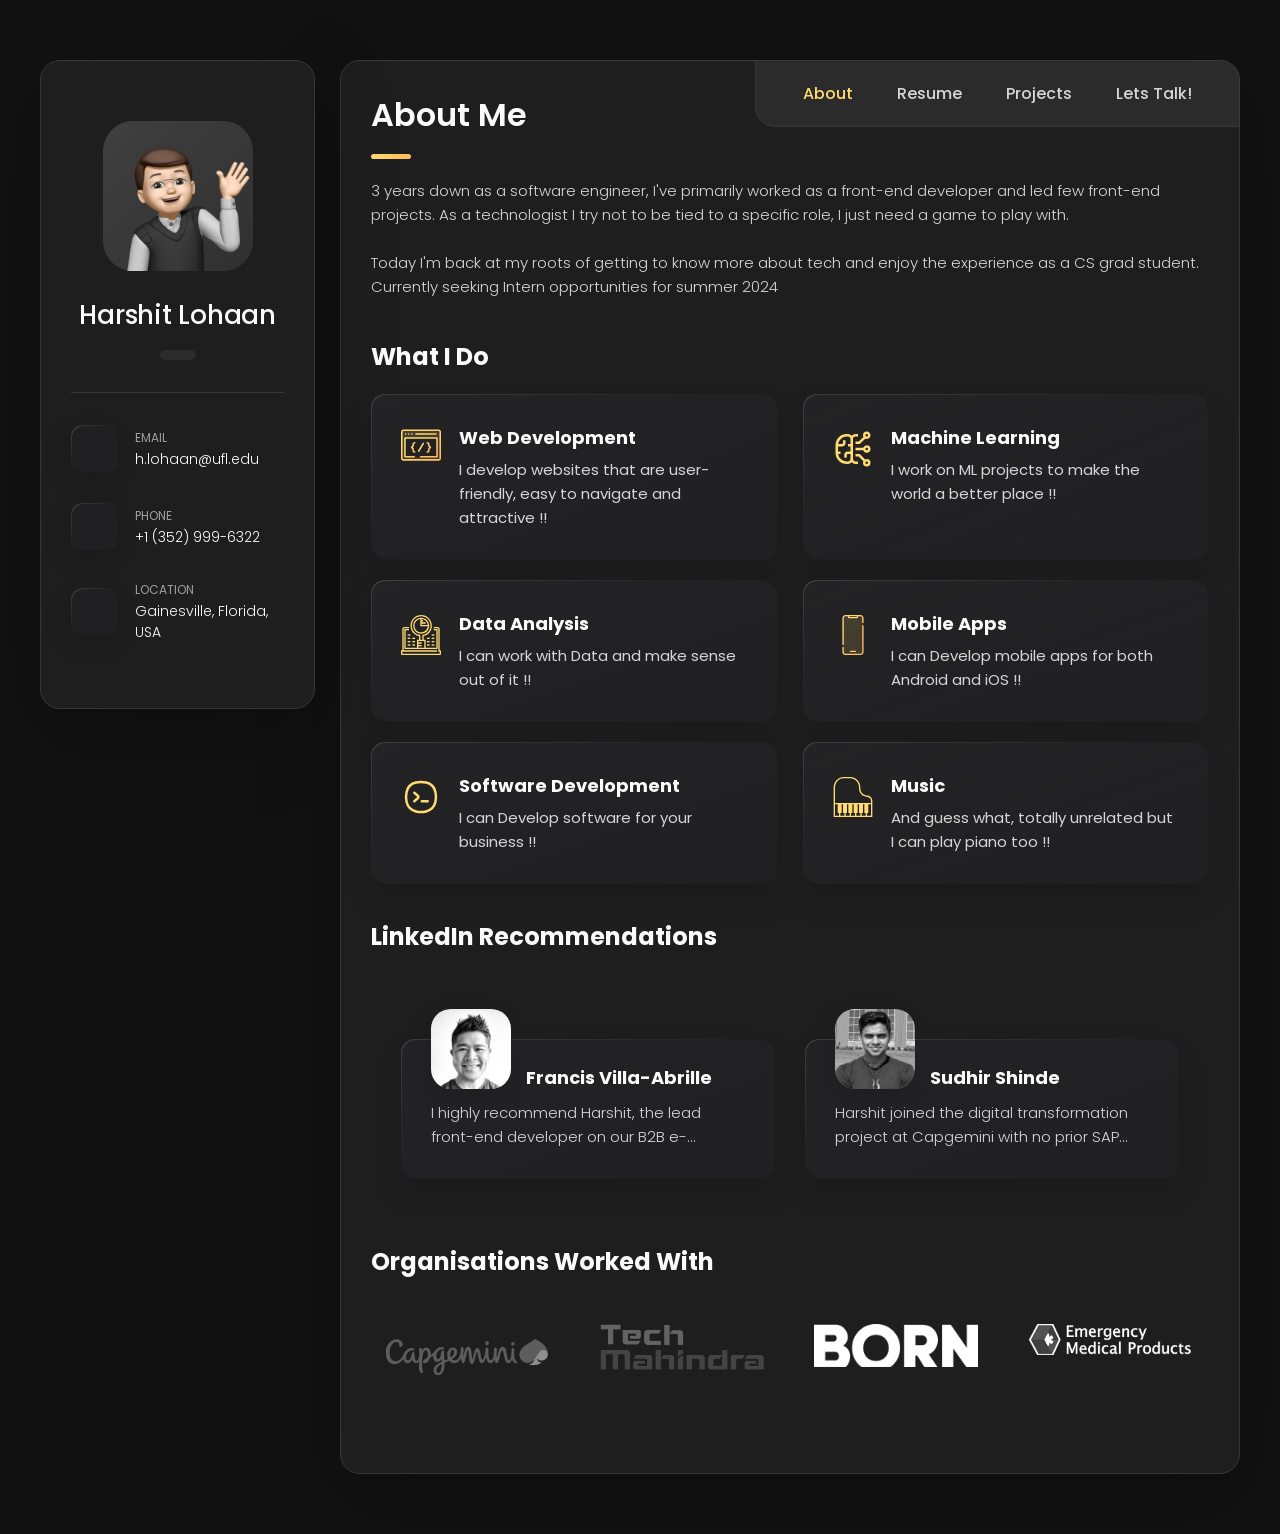
==== commit a699eb30: "changes to avatar" ====
--- a/index.html
+++ b/index.html
@@ -10,7 +10,7 @@
   <!--
     - favicon
   -->
-  <link rel="shortcut icon" href="./assets/images/letter-h.png" type="image/x-icon">
+  <link rel="shortcut icon" href="./assets/images/favicon_self.webp" type="image/x-icon">
   <!-- to be done !!! -->
 
   <!--
@@ -47,7 +47,11 @@
       <div class="sidebar-info">
 
         <figure class="avatar-box">
-          <img src="./assets/images/my-avatar.png" alt="Harshit Lohaan" width="80">
+          <!-- <img src="./assets/images/my-avatar.png" alt="Harshit Lohaan" width="80"> -->
+          <img data-avatar="1" class="avatar avatar-active" src="./assets/images/my-avatar.png" alt="Harshit Lohaan" width="80">
+          <img data-avatar="2" class="avatar" src="./assets/images/self.webp" alt="Harshit Lohaan" width="80">
+          <img data-avatar="3" class="avatar" src="./assets/images/project.webp" alt="Harshit Lohaan" width="80">
+          <img data-avatar="4" class="avatar" src="./assets/images/call.webp" alt="Harshit Lohaan" width="80">
         </figure>
 
         <div class="info-content">
--- a/assets/css/style.css
+++ b/assets/css/style.css
@@ -333,7 +333,14 @@
   min-width: 259px;
 }
 
-
+.avatar {
+  display: none;
+}
+
+.avatar-active {
+  display: block !important;
+  transition: fade 0.5s ease;
+}
 
 
 
@@ -503,7 +510,7 @@
   bottom: 0;
   left: 0;
   width: 100%;
-  background: hsla(240, 1%, 17%, 0.75);
+  background: hsl(240, 1%, 17%);
   backdrop-filter: blur(10px);
   border: 1px solid var(--jet);
   border-radius: 12px 12px 0 0;
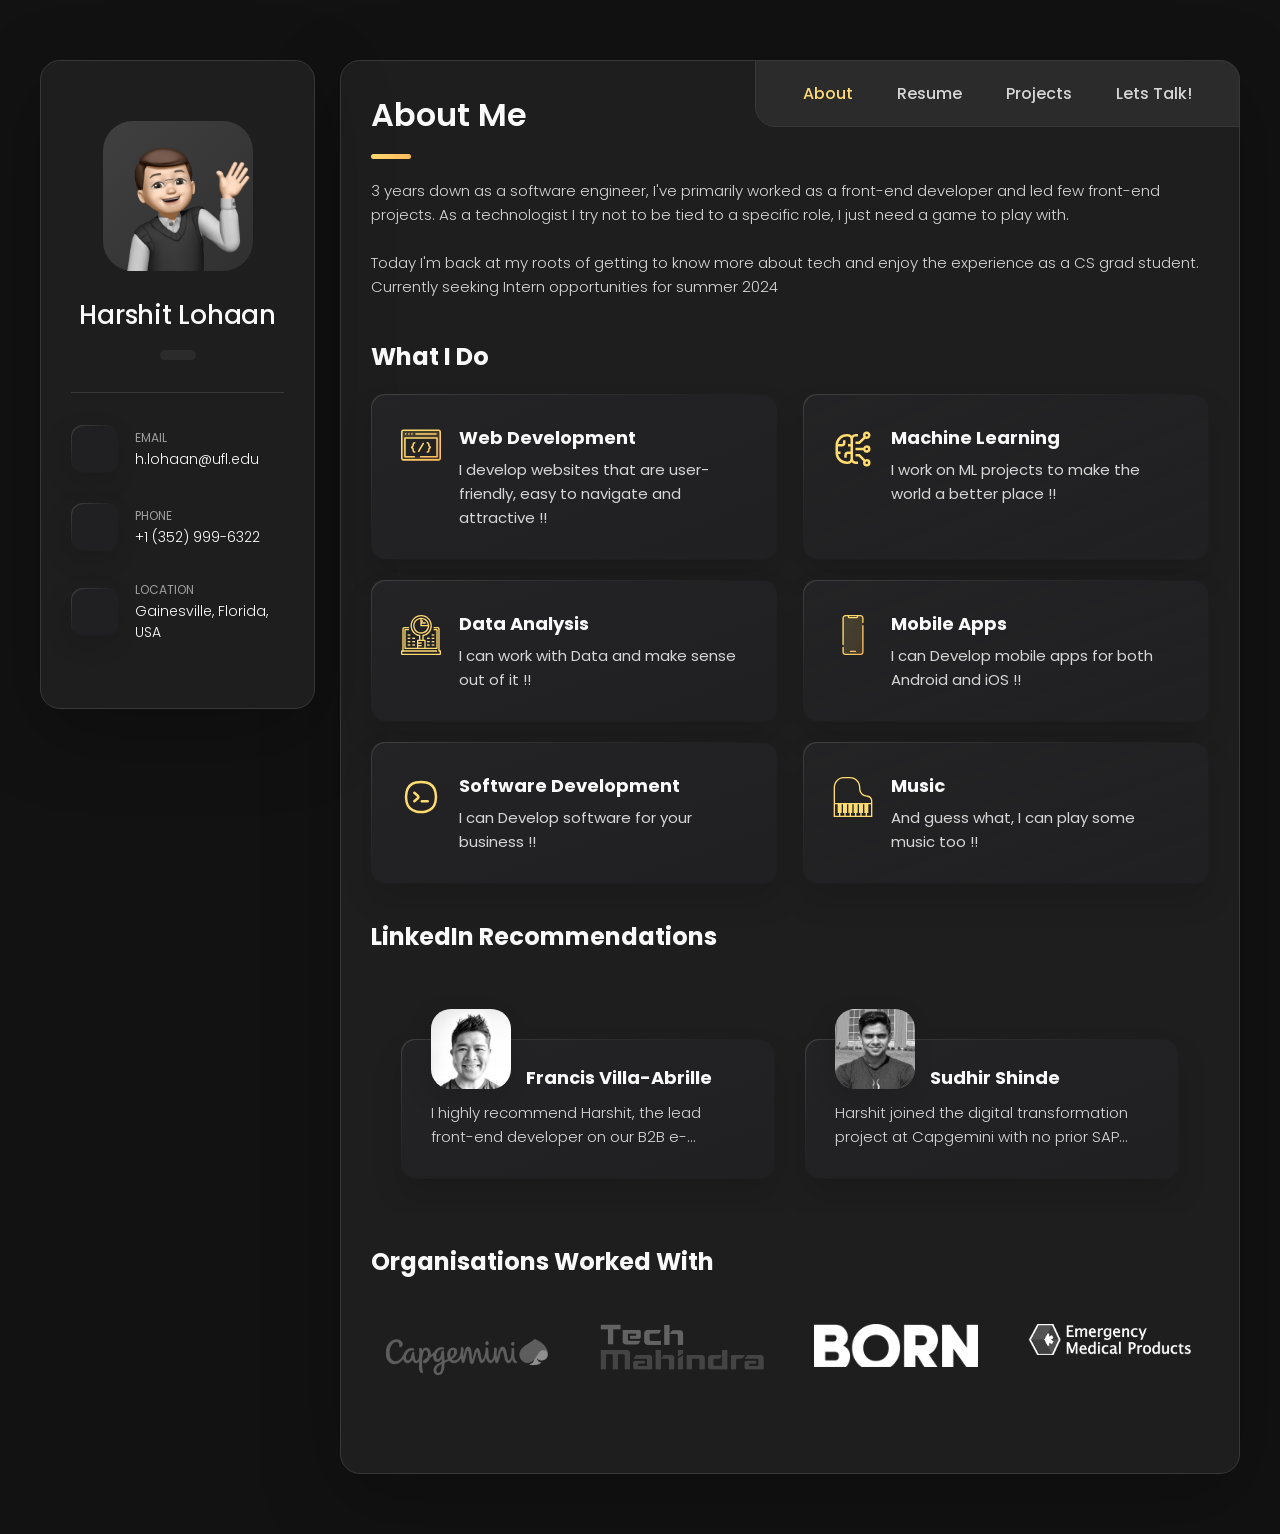
==== commit a02aef9c: "text change" ====
--- a/index.html
+++ b/index.html
@@ -10,7 +10,7 @@
   <!--
     - favicon
   -->
-  <link rel="shortcut icon" href="./assets/images/favicon_self.webp" type="image/x-icon">
+  <link rel="shortcut icon" href="./assets/images/favicon_self_cropped.png" type="image/x-icon">
   <!-- to be done !!! -->
 
   <!--
@@ -345,7 +345,7 @@
                   <h4 class="h4 service-item-title">Music</h4>
 
                   <p class="service-item-text">
-                    And guess what, totally unrelated but I can play piano too !!
+                    And guess what, I can play some music too !!
                   </p>
                 </div>
               </div>
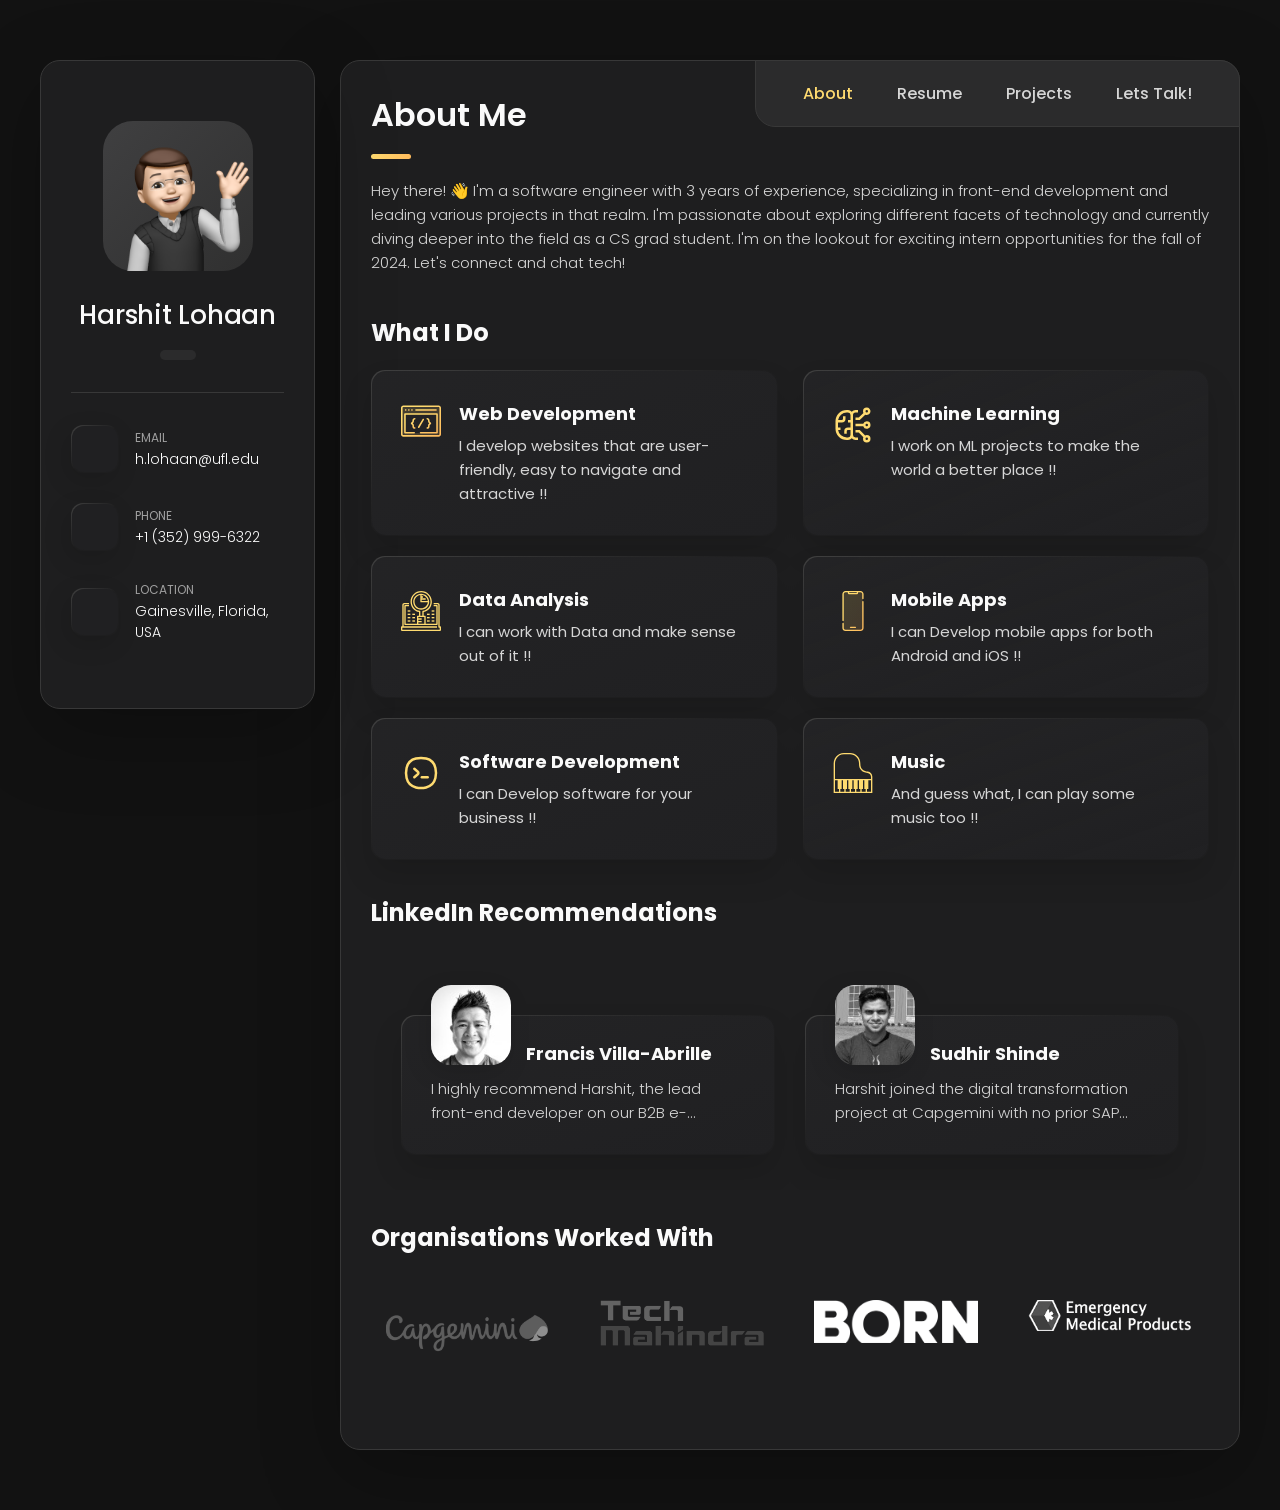
==== commit 6aa4a356: "updated intro" ====
--- a/index.html
+++ b/index.html
@@ -35,6 +35,7 @@
   <!--
     - #MAIN
   -->
+  <div id="tsparticles"></div>
 
   <main>
 
@@ -42,13 +43,15 @@
       - #SIDEBAR
     -->
 
+
     <aside class="sidebar" data-sidebar>
 
       <div class="sidebar-info">
 
         <figure class="avatar-box">
           <!-- <img src="./assets/images/my-avatar.png" alt="Harshit Lohaan" width="80"> -->
-          <img data-avatar="1" class="avatar avatar-active" src="./assets/images/my-avatar.png" alt="Harshit Lohaan" width="80">
+          <img data-avatar="1" class="avatar avatar-active" src="./assets/images/my-avatar.png" alt="Harshit Lohaan"
+            width="80">
           <img data-avatar="2" class="avatar" src="./assets/images/self.webp" alt="Harshit Lohaan" width="80">
           <img data-avatar="3" class="avatar" src="./assets/images/project.webp" alt="Harshit Lohaan" width="80">
           <img data-avatar="4" class="avatar" src="./assets/images/call.webp" alt="Harshit Lohaan" width="80">
@@ -222,12 +225,7 @@
 
         <section class="about-text">
           <p>
-            3 years down as a software engineer, I've primarily worked as a front-end developer and led few front-end
-            projects. As a technologist I try not to be tied to a specific role, I just need a game
-            to play with.<br> <br>
-
-            Today I'm back at my roots of getting to know more about tech and enjoy the experience as a CS grad
-            student. Currently seeking Intern opportunities for summer 2024
+            Hey there! 👋 I'm a software engineer with 3 years of experience, specializing in front-end development and leading various projects in that realm. I'm passionate about exploring different facets of technology and currently diving deeper into the field as a CS grad student. I'm on the lookout for exciting intern opportunities for the fall of 2024. Let's connect and chat tech!
           </p>
 
           <!-- <p>
@@ -377,7 +375,8 @@
                 </figure>
 
                 <h4 class="h4 testimonials-item-title" data-testimonials-title>Francis Villa-Abrille</h4>
-                <time class="modal-date" data-testimonials-date datetime="2023-11-28">Chief Front-end Architect - Capgemini (28 November, 2024)</time>
+                <time class="modal-date" data-testimonials-date datetime="2023-11-28">Chief Front-end Architect -
+                  Capgemini (28 November, 2024)</time>
                 <div class="testimonials-text" data-testimonials-text>
                   <p>
                     I highly recommend Harshit, the lead front-end developer on our B2B e-commerce project. Despite
@@ -401,7 +400,8 @@
                 </figure>
 
                 <h4 class="h4 testimonials-item-title" data-testimonials-title>Sudhir Shinde</h4>
-                <time class="modal-date" data-testimonials-date datetime="2020-05-30">Managing Delivery Architect - Capgemini (30 May, 2020)</time>
+                <time class="modal-date" data-testimonials-date datetime="2020-05-30">Managing Delivery Architect -
+                  Capgemini (30 May, 2020)</time>
                 <div class="testimonials-text" data-testimonials-text>
                   <p>
                     Harshit joined the digital transformation project at Capgemini with no prior SAP Commerce (hybris)
@@ -608,6 +608,17 @@
 
           <ol class="timeline-list">
 
+            <li class="timeline-item">
+
+              <h4 class="h4 timeline-item-title">University of Florida</h4>
+
+              <span>Graduate Research Assistant (current)</span>
+
+              <p class="timeline-text">
+                <b>ML Reseacher</b> In the current project, we explore the application of deep learning to detect nuclear regions and classify cells in glioblastoma multiforme (GBM), an aggressive astrocytic cancer. As a machine learning researcher, I'm part of the team implementing diverse models such as artificial neural networks (ANN) and Hovernet to effectively manage imbalanced sample ratios and enhance automated analysis in cancer research. 
+              </p>
+
+            </li>
             <li class="timeline-item">
 
               <h4 class="h4 timeline-item-title">Tech Mahindra XDS</h4>
@@ -745,13 +756,14 @@
           </ul>
 
           <div class="pdf-resume-button">
-            <button class="form-btn" onclick="window.open('https://drive.google.com/file/d/1fN6_5wro9YYR59apzPIJte5lj9qgSDXB/view?usp=sharing');"
-            style="cursor: pointer;">
+            <button class="form-btn"
+              onclick="window.open('https://drive.google.com/file/d/1fN6_5wro9YYR59apzPIJte5lj9qgSDXB/view?usp=sharing');"
+              style="cursor: pointer;">
               <ion-icon name="eye-outline"></ion-icon>
               <span>Get PDF</span>
             </button>
           </div>
-          
+
 
         </section>
 
@@ -919,7 +931,8 @@
             </li>
 
             <li class="project-item  active" data-filter-item data-category="machine learning">
-              <a href="https://www.linkedin.com/posts/charudath_womenarchitectscapgemini-cxarchitects-capgeminiarchitectcommunity-activity-6686650587049816064-khKU/?utm_source=share&utm_medium=member_desktop" target="_blank">
+              <a href="https://www.linkedin.com/posts/charudath_womenarchitectscapgemini-cxarchitects-capgeminiarchitectcommunity-activity-6686650587049816064-khKU/?utm_source=share&utm_medium=member_desktop"
+                target="_blank">
 
                 <figure class="project-img">
                   <div class="project-item-icon-box">
@@ -1288,6 +1301,7 @@
   <!--
     - custom js link
   -->
+  <script src="https://cdn.jsdelivr.net/npm/tsparticles-slim@2.0.6/tsparticles.slim.bundle.min.js"></script>
   <script src="./assets/js/script.js"></script>
 
   <!--
--- a/assets/css/style.css
+++ b/assets/css/style.css
@@ -46,7 +46,7 @@
 
   --jet: hsl(0, 0%, 22%);
   --onyx: hsl(240, 1%, 17%);
-  --eerie-black-1: hsl(240, 2%, 13%);
+  --eerie-black-1: hsl(240, 3%, 13%);
   --eerie-black-2: hsl(240, 2%, 12%);
   --smoky-black: hsl(0, 0%, 7%);
   --white-1: hsl(0, 0%, 100%);
@@ -162,7 +162,7 @@
 }
 
 body {
-  background: var(--smoky-black);
+  background-color: var(--smoky-black);
 }
 
 
@@ -2308,4 +2308,20 @@
   button {
     font-size: var(--fs-12);
   }
+}
+
+#tsparticles {
+  background-position: 50% 50%;
+  background-repeat: no-repeat;
+  background-size: cover;
+  height: 100%;
+  position: absolute;
+  top: 0;
+  width: 100%;
+}
+
+@media (max-width: 1250px) {
+  #tsparticles {
+    display: none;
+  }
 }
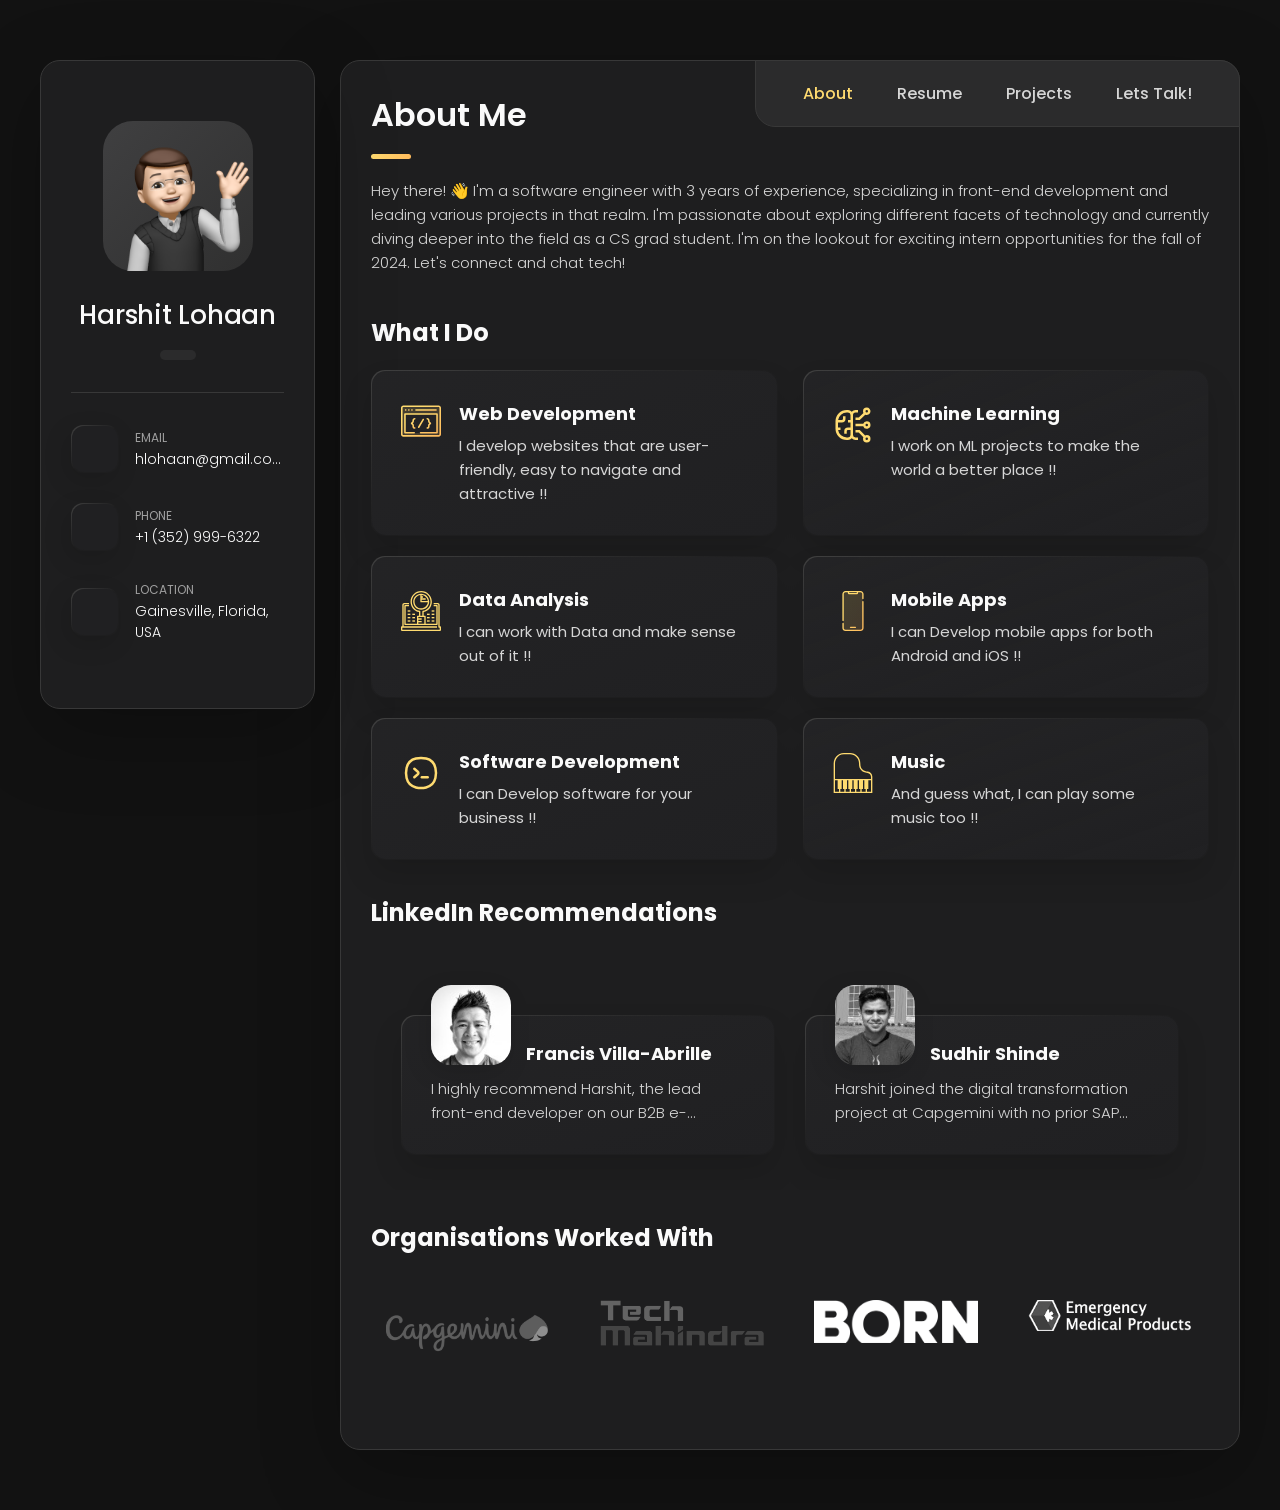
==== commit 0b7ccde8: "prject sample updates" ====
--- a/index.html
+++ b/index.html
@@ -90,7 +90,7 @@
             <div class="contact-info">
               <p class="contact-title">Email</p>
 
-              <a href="mailto:h.lohaan@ufl.edu" class="contact-link">h.lohaan@ufl.edu</a>
+              <a href="mailto:hlohaan@gmail.com" class="contact-link">hlohaan@gmail.com</a>
             </div>
 
           </li>
@@ -637,7 +637,7 @@
 
             </li>
 
-            <li class="timeline-item">
+            <!-- <li class="timeline-item">
 
               <h4 class="h4 timeline-item-title">BORN Group</h4>
 
@@ -656,7 +656,7 @@
                 service costs by 30%. <br>
               </p>
 
-            </li>
+            </li> -->
 
             <li class="timeline-item">
 
@@ -841,8 +841,8 @@
 
           <ul class="project-list">
 
-            <li class="project-item  active" data-filter-item data-category="web development">
-              <a href="https://www.tri-anim.com/ths/" target="_blank">
+            <li class="project-item  active " data-filter-item data-category="web development">
+              <a href="./projects/tri-anim.html">
 
                 <figure class="project-img">
                   <div class="project-item-icon-box">
@@ -860,7 +860,7 @@
             </li>
 
             <li class="project-item  active" data-filter-item data-category="web development">
-              <a href="https://www.buyemp.com/" target="_blank">
+              <a href="./projects/buyemp.html">
 
                 <figure class="project-img">
                   <div class="project-item-icon-box">
@@ -878,7 +878,7 @@
             </li>
 
             <li class="project-item  active" data-filter-item data-category="web development">
-              <a href="https://www.boundtree.com/" target="_blank">
+              <a href="./projects/boundtree.html">
 
                 <figure class="project-img">
                   <div class="project-item-icon-box">
@@ -895,7 +895,7 @@
               </a>
             </li>
             <li class="project-item  active" data-filter-item data-category="web development">
-              <a href="https://www.luluhypermarket.com/en-ae" target="_blank">
+              <a href="./projects/lulu.html">
 
                 <figure class="project-img">
                   <div class="project-item-icon-box">
@@ -913,7 +913,7 @@
             </li>
 
             <li class="project-item  active" data-filter-item data-category="machine learning">
-              <a href="https://github.com/hlohaangit/emothionlearn" target="_blank">
+              <a href="./projects/facial-emotions.html">
 
                 <figure class="project-img">
                   <div class="project-item-icon-box">
@@ -931,8 +931,7 @@
             </li>
 
             <li class="project-item  active" data-filter-item data-category="machine learning">
-              <a href="https://www.linkedin.com/posts/charudath_womenarchitectscapgemini-cxarchitects-capgeminiarchitectcommunity-activity-6686650587049816064-khKU/?utm_source=share&utm_medium=member_desktop"
-                target="_blank">
+              <a href="./projects/ar-derm.html">
 
                 <figure class="project-img">
                   <div class="project-item-icon-box">
@@ -949,8 +948,8 @@
               </a>
             </li>
 
-            <li class="project-item  active" data-filter-item data-category="application">
-              <a href="#">
+            <li class="project-item  active" data-filter-item data-category="applications">
+              <a href="./projects/qt-application.html">
 
                 <figure class="project-img">
                   <div class="project-item-icon-box">
@@ -968,7 +967,7 @@
             </li>
 
             <li class="project-item  active" data-filter-item data-category="applications">
-              <a href="#">
+              <a href="./projects/food-delivery.html">
 
                 <figure class="project-img">
                   <div class="project-item-icon-box">
@@ -986,7 +985,7 @@
             </li>
 
             <li class="project-item  active" data-filter-item data-category="applications">
-              <a href="#">
+              <a href="./projects/qt-application-development.html">
 
                 <figure class="project-img">
                   <div class="project-item-icon-box">
@@ -1004,7 +1003,7 @@
             </li>
 
             <li class="project-item  active" data-filter-item data-category="machine learning">
-              <a href="#">
+              <a href="./projects/kgams-human-in-the-loop.html">
 
                 <figure class="project-img">
                   <div class="project-item-icon-box">
@@ -1021,7 +1020,7 @@
               </a>
             </li>
             <li class="project-item  active" data-filter-item data-category="machine learning">
-              <a href="#">
+              <a href="./projects/prog-rock-classifier.html">
 
                 <figure class="project-img">
                   <div class="project-item-icon-box">
--- a/assets/css/style.css
+++ b/assets/css/style.css
@@ -163,6 +163,10 @@
 
 body {
   background-color: var(--smoky-black);
+  /* background-image: url(/assets/images/piano_image.jpeg); */
+  background-repeat: no-repeat;
+  background-size: cover;
+  background-position: center;
 }
 
 
@@ -176,6 +180,7 @@
 .sidebar,
 article {
   background: var(--eerie-black-2);
+  /* opacity: 0.9; */
   border: 1px solid var(--jet);
   border-radius: 20px;
   padding: 15px;
@@ -716,6 +721,12 @@
   }
 }
 
+/* Apply same grow effect to other About Me cards on hover (exclude music card) */
+.service .service-item:not(.music_tab):hover {
+  transform: scale(1.1);
+  transition: 0.2s;
+}
+
 @media (pointer:coarse) {
   .music_tab {
     -webkit-animation: breathing 5s ease-out infinite normal;
@@ -1166,6 +1177,7 @@
   grid-template-columns: 1fr;
   gap: 30px;
   margin-bottom: 10px;
+  width: auto;
 }
 
 .project-item {
